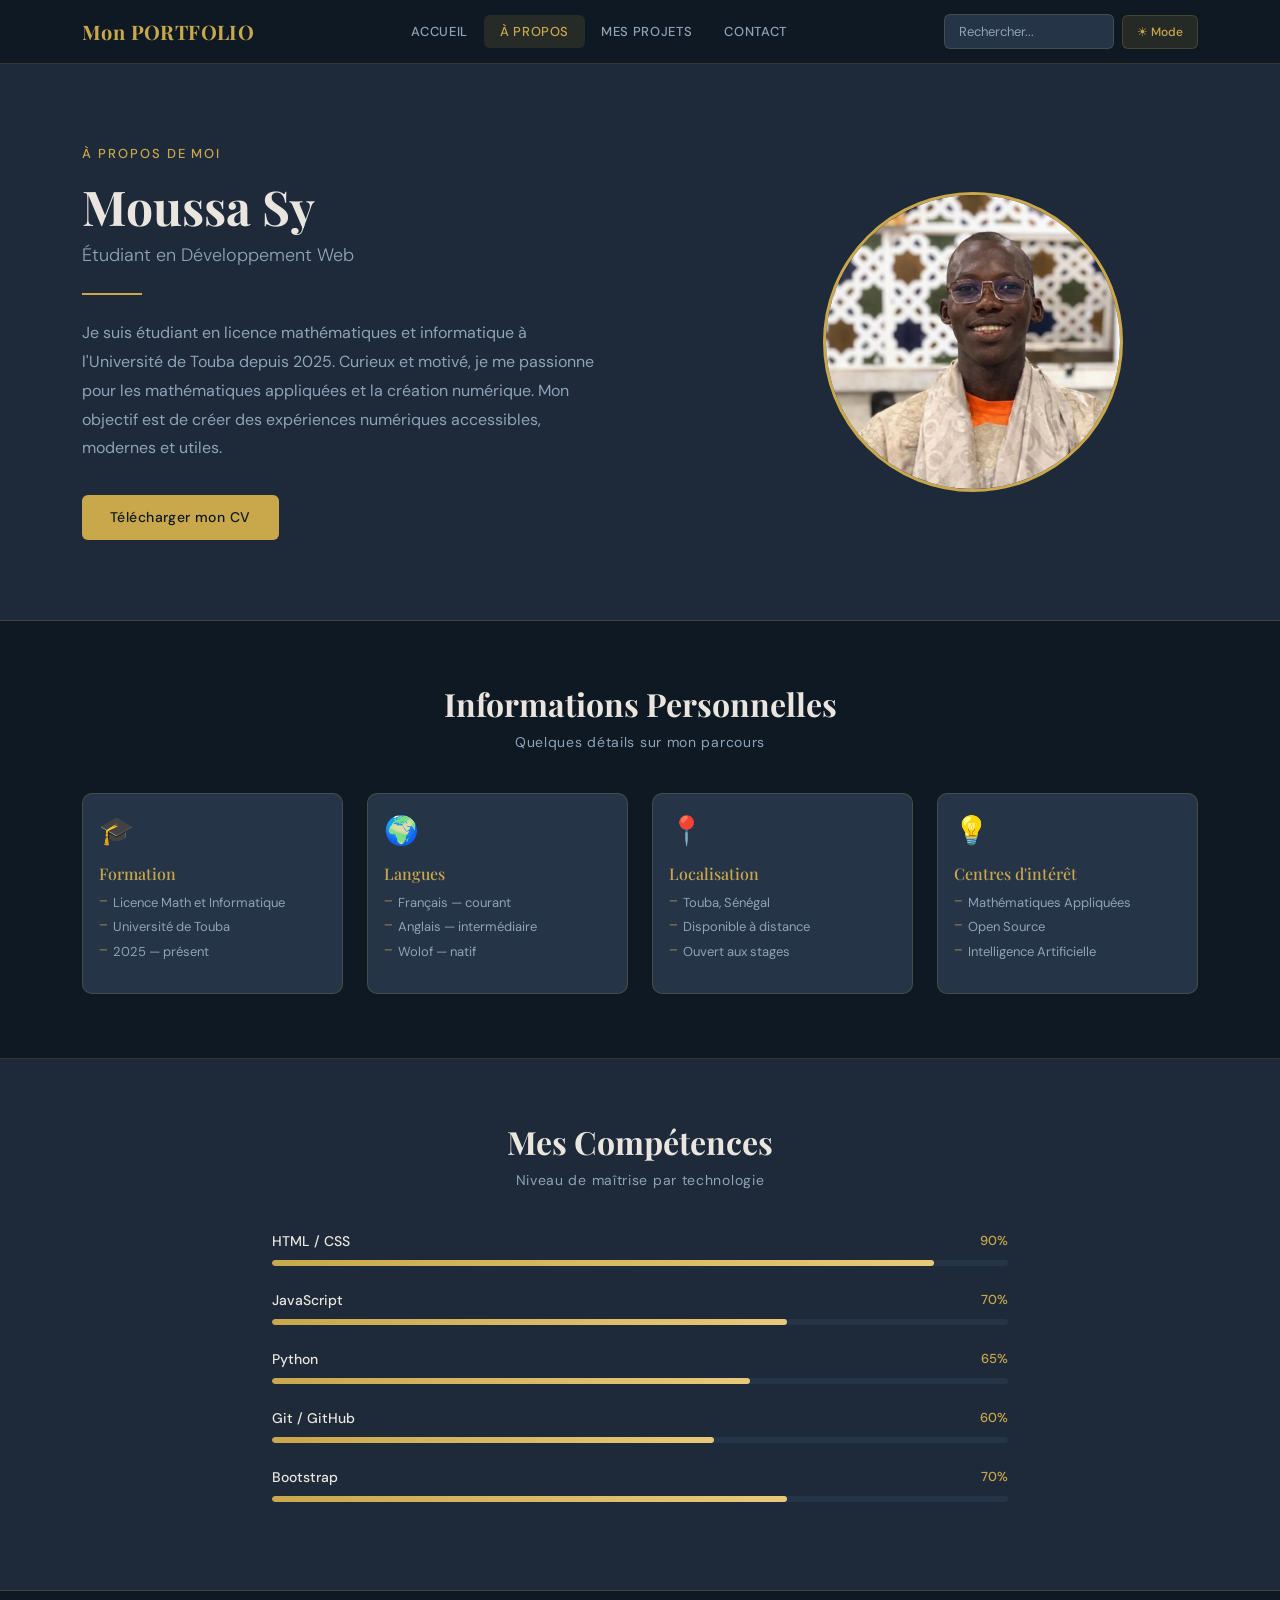
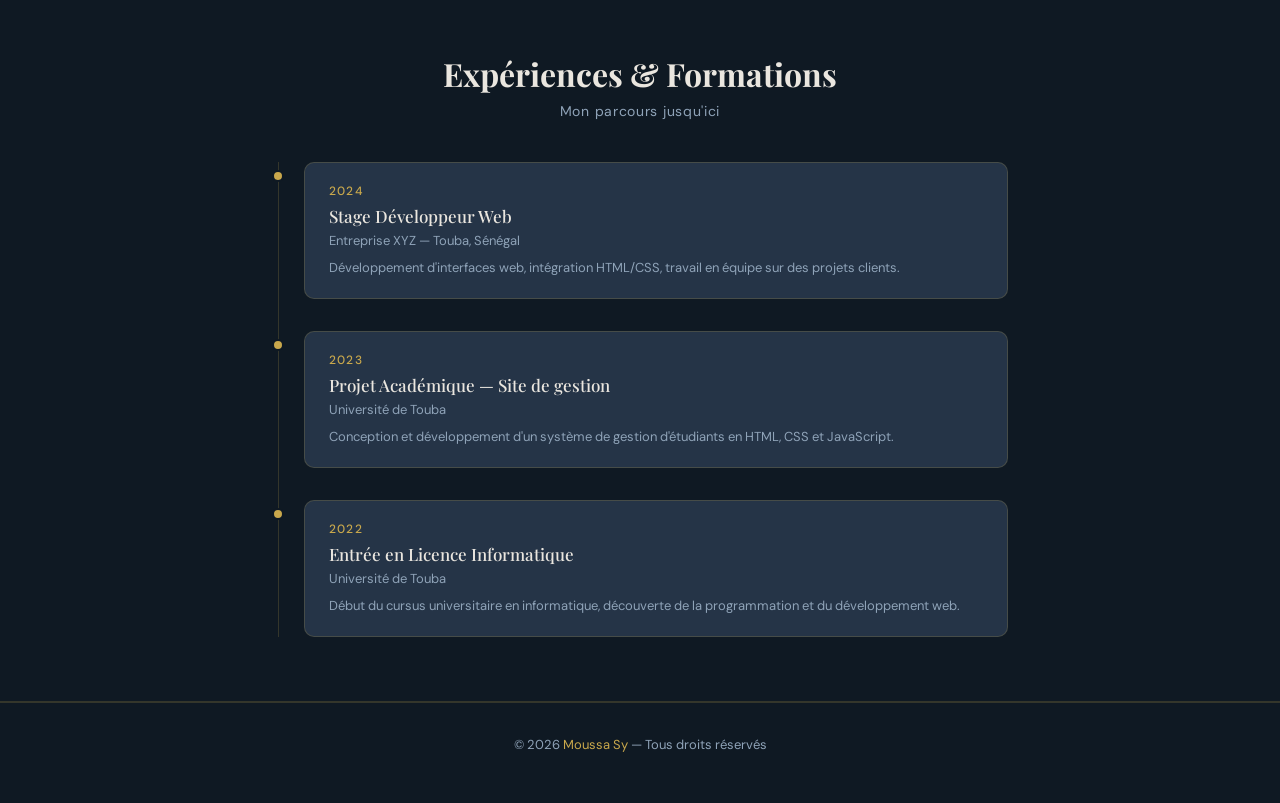
==== a propos.html @ 8ab69c42 "Add files via upload" ====
<!DOCTYPE html>
<html lang="fr">
<head>
  <meta charset="UTF-8" />
  <meta name="viewport" content="width=device-width, initial-scale=1.0"/>
  <title>À Propos — Moussa Sy</title>

  <!-- Google Fonts -->
  <link href="https://fonts.googleapis.com/css2?family=Playfair+Display:wght@400;700&family=DM+Sans:wght@300;400;500&display=swap" rel="stylesheet"/>

  <!-- Bootstrap 5 CDN -->
  <link href="https://cdn.jsdelivr.net/npm/bootstrap@5.3.0/dist/css/bootstrap.min.css" rel="stylesheet"/>

  <!-- CSS personnel -->
  <link rel="stylesheet" href="style.css"/>

</head>
<body>
    <!-- Liens --
      
</nav>
  <!-- NAVBAR — identique à index.html -->
  <header>
    <nav class="navbar navbar-expand-lg fixed-top">
      <div class="container">

        <a class="navbar-logo" href="index.html">Mon PORTFOLIO</a>

        <button class="navbar-toggler" type="button" data-bs-toggle="collapse" data-bs-target="#navMenu">
          <span class="navbar-toggler-icon"></span>
        </button>

        <div class="collapse navbar-collapse" id="navMenu">
          <ul class="navbar-nav mx-auto">
            <li class="nav-item"><a class="nav-link" href="index.html">ACCUEIL</a></li>
            <li class="nav-item"><a class="nav-link active" href="a propos.html">À PROPOS</a></li>
            <li class="nav-item"><a class="nav-link" href="projets.html">MES PROJETS</a></li>
            <li class="nav-item"><a class="nav-link" href="contact.html">CONTACT</a></li>
          </ul>
          <div class="d-flex align-items-center gap-2">
            <input type="text" class="nav-search" placeholder="Rechercher..."/>
            <button class="btn-mode" id="toggleMode">☀ Mode</button>
          </div>
        </div>

      </div>
    </nav>
  </header>

  <main>

    <!-- HERO À PROPOS  -->
    <section class="ap-hero fade-in">
      <div class="container">
        <div class="row align-items-center">

          <div class="col-lg-7">
            <p class="ap-label">À Propos de moi</p>
            <h1 class="ap-nom">Moussa Sy</h1>
            <p class="ap-titre">Étudiant en Développement Web</p>
            <div class="ap-ligne"></div>
            <p class="ap-description">
              Je suis étudiant en licence mathématiques et informatique à l'Université de Touba depuis 2025.
              Curieux et motivé, je me passionne pour les mathématiques appliquées et la création numérique.
              Mon objectif est de créer des expériences numériques accessibles, modernes et utiles.
            </p>
            <a href="CV_Moussa_Sy.pdf" class="btn-or" download>Télécharger mon CV</a>
          </div>

          <div class="col-lg-5 text-center mt-4 mt-lg-0">
     
            <img src="hero.png" alt="Photo de Moussa Sy" class="photo-cercle"/>
          </div>

        </div>
      </div>
    </section>

    <!-- INFORMATIONS PERSONNELLES -->
    <section class="infos">
      <div class="container">
        <h2 class="section-titre text-center fade-in">Informations Personnelles</h2>
        <p class="section-sous-titre text-center fade-in">Quelques détails sur mon parcours</p>
        <div class="row g-4">

          <article class="col-lg-3 col-md-6 fade-in">
            <div class="card info-carte h-100">
              <div class="card-body">
                <div class="info-icone">🎓</div>
                <h3>Formation</h3>
                <ul>
                  <li>Licence Math et Informatique</li>
                  <li>Université de Touba</li>
                  <li>2025 — présent</li>
                </ul>
              </div>
            </div>
          </article>

          <article class="col-lg-3 col-md-6 fade-in">
            <div class="card info-carte h-100">
              <div class="card-body">
                <div class="info-icone">🌍</div>
                <h3>Langues</h3>
                <ul>
                  <li>Français — courant</li>
                  <li>Anglais — intermédiaire</li>
                  <li>Wolof — natif</li>
                </ul>
              </div>
            </div>
          </article>

          <article class="col-lg-3 col-md-6 fade-in">
            <div class="card info-carte h-100">
              <div class="card-body">
                <div class="info-icone">📍</div>
                <h3>Localisation</h3>
                <ul>
                  <li>Touba, Sénégal</li>
                  <li>Disponible à distance</li>
                  <li>Ouvert aux stages</li>
                </ul>
              </div>
            </div>
          </article>

          <article class="col-lg-3 col-md-6 fade-in">
            <div class="card info-carte h-100">
              <div class="card-body">
                <div class="info-icone">💡</div>
                <h3>Centres d'intérêt</h3>
                <ul>
                  <li>Mathématiques Appliquées</li>
                  <li>Open Source</li>
                  <li>Intelligence Artificielle</li>
                </ul>
              </div>
            </div>
          </article>

        </div>
      </div>
    </section>

    <!-- COMPÉTENCES AVEC BARRES -->
    <section class="competences-barres">
      <div class="container">
        <h2 class="section-titre text-center fade-in">Mes Compétences</h2>
        <p class="section-sous-titre text-center fade-in">Niveau de maîtrise par technologie</p>
        <div class="row justify-content-center">
          <div class="col-lg-8">

            <div class="comp-item fade-in">
              <div class="comp-header">
                <span class="comp-nom">HTML / CSS</span>
                <span class="comp-pct">90%</span>
              </div>
              <div class="barre-fond">
                <div class="barre-rempli" style="width: 90%;"></div>
              </div>
            </div>

            <div class="comp-item fade-in">
              <div class="comp-header">
                <span class="comp-nom">JavaScript</span>
                <span class="comp-pct">70%</span>
              </div>
              <div class="barre-fond">
                <div class="barre-rempli" style="width: 70%;"></div>
              </div>
            </div>

            <div class="comp-item fade-in">
              <div class="comp-header">
                <span class="comp-nom">Python</span>
                <span class="comp-pct">65%</span>
              </div>
              <div class="barre-fond">
                <div class="barre-rempli" style="width: 65%;"></div>
              </div>
            </div>

           

            <div class="comp-item fade-in">
              <div class="comp-header">
                <span class="comp-nom">Git / GitHub</span>
                <span class="comp-pct">60%</span>
              </div>
              <div class="barre-fond">
                <div class="barre-rempli" style="width: 60%;"></div>
              </div>
            </div>

            <div class="comp-item fade-in">
              <div class="comp-header">
                <span class="comp-nom">Bootstrap</span>
                <span class="comp-pct">70%</span>
              </div>
              <div class="barre-fond">
                <div class="barre-rempli" style="width: 70%;"></div>
              </div>
            </div>

          </div>
        </div>
      </div>
    </section>

    <!-- TIMELINE EXPÉRIENCES  -->
    <section class="experiences">
      <div class="container">
        <h2 class="section-titre text-center fade-in">Expériences & Formations</h2>
        <p class="section-sous-titre text-center fade-in">Mon parcours jusqu'ici</p>
        <div class="row justify-content-center">
          <div class="col-lg-8">

            <div class="timeline">

              <div class="timeline-item fade-in">
                <div class="timeline-point"></div>
                <div class="timeline-contenu">
                  <span class="timeline-date">2024</span>
                  <h3>Stage Développeur Web</h3>
                  <p>Entreprise XYZ — Touba, Sénégal</p>
                  <p class="timeline-desc">Développement d'interfaces web, intégration HTML/CSS, travail en équipe sur des projets clients.</p>
                </div>
              </div>

              <div class="timeline-item fade-in">
                <div class="timeline-point"></div>
                <div class="timeline-contenu">
                  <span class="timeline-date">2023</span>
                  <h3>Projet Académique — Site de gestion</h3>
                  <p>Université de Touba</p>
                  <p class="timeline-desc">Conception et développement d'un système de gestion d'étudiants en HTML, CSS et JavaScript.</p>
                </div>
              </div>

              <div class="timeline-item fade-in">
                <div class="timeline-point"></div>
                <div class="timeline-contenu">
                  <span class="timeline-date">2022</span>
                  <h3>Entrée en Licence Informatique</h3>
                  <p>Université de Touba</p>
                  <p class="timeline-desc">Début du cursus universitaire en informatique, découverte de la programmation et du développement web.</p>
                </div>
              </div>

            </div>
          </div>
        </div>
      </div>
    </section>

  </main>

  <!-- FOOTER -->
  <footer class="site-footer">
    <div class="container text-center">
      <p>© 2026 <span class="or">Moussa Sy</span> — Tous droits réservés</p>
    </div>
  </footer>

  <!-- Bootstrap JS -->
  <script src="https://cdn.jsdelivr.net/npm/bootstrap@5.3.0/dist/js/bootstrap.bundle.min.js"></script>
  
  <!-- JS externe -->
  <script src="script.js"></script>

</body>
</html>
---- style.css ----
/* ════════════════════════════════
   VARIABLES — Thème Ardoise & Or
   ════════════════════════════════ */
:root {
  --noir:     #0F1923;
  --ardoise:  #1E2A3A;
  --ardoise2: #253447;
  --or:       #C9A84C;
  --or-clair: #E8C97A;
  --or-bg:    rgba(201, 168, 76, 0.12);
  --texte:    #EAE6DF;
  --muted:    #8FA3B8;
  --border:   rgba(201, 168, 76, 0.2);
}

/* Mode clair ( toggle JS) */
body.light-mode {
  --noir:    #F5F5F0;
  --ardoise: #FFFFFF;
  --ardoise2:#F0EFE8;
  --texte:   #1a1a1a;
  --muted:   #555555;
  --border:  rgba(201, 168, 76, 0.35);
}

/* ════════════════════════════════
   BASE
   ════════════════════════════════ */
* {
  box-sizing: border-box;
  margin: 0;
  padding: 0;
}

body {
  font-family: 'DM Sans', sans-serif;
  background: var(--ardoise);
  color: var(--texte);
  margin-top: 64px;
  transition: background 0.3s, color 0.3s;
}

/* ════════════════════════════════
           NAVBAR 
   ════════════════════════════════ */
.navbar {
  background: var(--noir) !important;
  border-bottom: 1px solid var(--border);
  height: 64px;
  padding: 0;
}

.navbar-logo {
  font-family: 'Playfair Display', serif;
  font-size: 20px;
  font-weight: 700;
  color: var(--or) !important;
  text-decoration: none;
  letter-spacing: 0.02em;
}

.nav-link {
  font-size: 13px;
  font-weight: 500;
  letter-spacing: 0.05em;
  color: var(--muted) !important;
  border-radius: 6px;
  padding: 7px 16px !important;
  transition: background 0.2s, color 0.2s;
}

.nav-link:hover,
.nav-link.active {
  background: var(--or-bg) !important;
  color: var(--or) !important;
}

.navbar-toggler {
  border-color: var(--or) !important;
}

.navbar-toggler-icon {
  filter: invert(70%) sepia(50%) saturate(400%) hue-rotate(10deg);
}

.nav-search {
  padding: 7px 14px;
  background: var(--ardoise2);
  border: 1px solid var(--border);
  border-radius: 6px;
  color: var(--texte);
  font-size: 13px;
  font-family: 'DM Sans', sans-serif;
  outline: none;
  width: 170px;
  transition: border-color 0.2s;
}

.nav-search::placeholder { color: var(--muted); }
.nav-search:focus { border-color: var(--or); }

/* Bouton mode*/
.btn-mode {
  padding: 7px 14px;
  font-size: 12px;
  font-weight: 500;
  color: var(--or);
  background: var(--or-bg);
  border: 1px solid var(--border);
  border-radius: 6px;
  cursor: pointer;
  white-space: nowrap;
  transition: background 0.2s;
}

.btn-mode:hover { background: rgba(201, 168, 76, 0.22); }

/* ── Menu mobile : fond visible ── */
@media (max-width: 991px) {
  .navbar-collapse {
    background: var(--noir);
    border-top: 1px solid var(--border);
    border-bottom: 1px solid var(--border);
    padding: 1rem 1.2rem;
    position: absolute;
    top: 64px;
    left: 0;
    right: 0;
    z-index: 999;
  }
  .navbar-nav { margin-bottom: 1rem; }
  .nav-link { padding: 10px 12px !important; border-radius: 6px; }
  .nav-search { width: 100%; margin-bottom: 8px; }
  .d-flex.align-items-center { flex-direction: column; align-items: stretch !important; gap: 8px; }
  .btn-mode { width: 100%; text-align: center; }
}

/* ════════════════════════════════
   SECTIONS 
   ════════════════════════════════ */
.section-titre {
  font-family: 'Playfair Display', serif;
  font-size: 32px;
  font-weight: 700;
  color: var(--texte);
  margin-bottom: 8px;
}

.section-sous-titre {
  font-size: 14px;
  color: var(--muted);
  margin-bottom: 2.5rem;
  letter-spacing: 0.05em;
}

/* ════════════════════════════════
             HERO 
   ════════════════════════════════ */
.hero {
  padding: 5rem 0;
  background: var(--ardoise);
  border-bottom: 1px solid var(--border);
  min-height: calc(100vh - 64px);
  display: flex;
  align-items: center;
}

.hero-salut {
  font-size: 13px;
  font-weight: 500;
  letter-spacing: 0.15em;
  color: var(--or);
  text-transform: uppercase;
  margin-bottom: 16px;
}

.hero-nom {
  font-family: 'Playfair Display', serif;
  font-size: 52px;
  font-weight: 700;
  color: var(--texte);
  line-height: 1.1;
  letter-spacing: -0.01em;
  margin-bottom: 12px;
}

.hero-titre {
  font-size: 18px;
  font-weight: 300;
  color: var(--muted);
  margin-bottom: 24px;
}

.hero-ligne {
  width: 60px;
  height: 2px;
  background: var(--or);
  margin-bottom: 24px;
}

.hero-description {
  font-size: 16px;
  color: var(--muted);
  line-height: 1.7;
  max-width: 480px;
  margin-bottom: 2.5rem;
}

.hero-boutons {
  display: flex;
  gap: 12px;
  flex-wrap: wrap;
  margin-bottom: 2rem;
}

.hero-reseaux {
  display: flex;
  gap: 20px;
}

.hero-reseaux a {
  font-size: 13px;
  font-weight: 500;
  color: var(--muted);
  text-decoration: none;
  letter-spacing: 0.05em;
  text-transform: uppercase;
  transition: color 0.2s;
}

.hero-reseaux a:hover { color: var(--or); }

/* Photo cercle  */
.photo-cercle {
  width: 300px;
  height: 300px;
  border-radius: 50%;
  border: 3px solid var(--or);
  object-fit: cover;
  background: var(--ardoise2);
}

/* ════════════════════════════════
   BOUTONS 
   ════════════════════════════════ */
.btn-or {
  display: inline-block;
  padding: 12px 28px;
  font-size: 14px;
  font-weight: 500;
  font-family: 'DM Sans', sans-serif;
  color: var(--noir);
  background: var(--or);
  border: none;
  border-radius: 6px;
  cursor: pointer;
  text-decoration: none;
  letter-spacing: 0.03em;
  transition: background 0.2s;
}

.btn-or:hover { background: var(--or-clair); color: var(--noir); }

.btn-contour {
  display: inline-block;
  padding: 12px 28px;
  font-size: 14px;
  font-weight: 500;
  font-family: 'DM Sans', sans-serif;
  color: var(--or);
  background: transparent;
  border: 1px solid var(--or);
  border-radius: 6px;
  cursor: pointer;
  text-decoration: none;
  letter-spacing: 0.03em;
  transition: background 0.2s;
}

.btn-contour:hover { background: var(--or-bg); color: var(--or); }

/* ════════════════════════════════
   COMPÉTENCES 
   ════════════════════════════════ */
.competences {
  padding: 4rem 0;
  background: var(--noir);
  border-bottom: 1px solid var(--border);
}

.competences-liste {
  display: flex;
  justify-content: center;
  flex-wrap: wrap; 
  gap: 12px;
}

.badge-comp {
  padding: 8px 22px;
  background: var(--or-bg);
  color: var(--or);
  border: 1px solid var(--border);
  border-radius: 999px;
  font-size: 13px;
  font-weight: 500;
  letter-spacing: 0.05em;
  transition: background 0.2s;
}

.badge-comp:hover { background: rgba(201, 168, 76, 0.22); }

/* ════════════════════════════════
   PROJETS
   ════════════════════════════════ */
.projets {
  padding: 4rem 0;
  background: var(--ardoise);
  border-bottom: 1px solid var(--border);
}

.projet-carte {
  background: var(--ardoise2) !important;
  border: 1px solid var(--border) !important;
  border-radius: 10px !important;
  transition: border-color 0.2s, transform 0.2s;
}

.projet-carte:hover {
  border-color: var(--or) !important;
  transform: translateY(-4px);
}

.projet-image {
  width: 100%;
  height: 160px;
  background: var(--or-bg);
  display: flex;
  align-items: center;
  justify-content: center;
  font-size: 50px;
  border-bottom: 1px solid var(--border);
  border-radius: 10px 10px 0 0;
}

.projet-info { padding: 1.2rem; }

.projet-carte .card-title {
  font-family: 'Playfair Display', serif;
  font-size: 17px;
  font-weight: 700;
  color: var(--texte);
  margin-bottom: 8px;
  margin-top: 8px;
}

.projet-carte .card-text {
  font-size: 13px;
  color: var(--muted);
  margin-bottom: 14px;
  line-height: 1.5;
}

/* Tags  */
.projet-tags {
  display: flex;
  flex-wrap: wrap;
  gap: 4px;
  margin-bottom: 8px;
}

.badge-tag {
  padding: 3px 10px;
  background: var(--or-bg);
  color: var(--or);
  border-radius: 4px;
  font-size: 11px;
  font-weight: 500;
}

.projet-liens {
  display: flex;
  gap: 8px;
  flex-wrap: wrap;
}

.projet-liens .btn-or,
.projet-liens .btn-contour {
  padding: 7px 16px;
  font-size: 12px;
}

/* ════════════════════════════════
   FOOTER 
   ════════════════════════════════ */
.site-footer {
  padding: 2rem 0;
  background: var(--noir);
  font-size: 13px;
  color: var(--muted);
  border-top: 1px solid var(--border);
}

.or { color: var(--or); }

/* ════════════════════════════════
   ANIMATION SCROLL 
   ════════════════════════════════ */
.fade-in {
  opacity: 0;
  transform: translateY(24px);
  transition: opacity 0.6s ease, transform 0.6s ease;
}

.fade-in.visible {
  opacity: 1;
  transform: translateY(0);
}

/* ════════════════════════════════
   RESPONSIVE
   ════════════════════════════════ */
@media (max-width: 768px) {
  .hero-nom  { font-size: 36px; }
  .hero      { min-height: auto; padding: 3rem 0; }
  .photo-cercle { width: 200px; height: 200px; margin-top: 2rem; }
  .hero-boutons { flex-direction: column; }
  .section-titre { font-size: 24px; }
}

@media (max-width: 375px) {
  .hero-nom  { font-size: 26px; }
  .nav-search { display: none; }
}



/* ════════════════════════════════
   about.css — Page À Propos
   Thème Ardoise & Or 
   ════════════════════════════════ */

/* ── HERO À PROPOS ── */
.ap-hero {
  padding: 5rem 0;
  background: var(--ardoise);
  border-bottom: 1px solid var(--border);
}

.ap-label {
  font-size: 13px;
  font-weight: 500;
  letter-spacing: 0.15em;
  color: var(--or);
  text-transform: uppercase;
  margin-bottom: 16px;
}

.ap-nom {
  font-family: 'Playfair Display', serif;
  font-size: 48px;
  font-weight: 700;
  color: var(--texte);
  line-height: 1.1;
  margin-bottom: 10px;
}

.ap-titre {
  font-size: 18px;
  font-weight: 300;
  color: var(--muted);
  margin-bottom: 24px;
}

.ap-ligne {
  width: 60px;
  height: 2px;
  background: var(--or);
  margin-bottom: 24px;
}

.ap-description {
  font-size: 16px;
  color: var(--muted);
  line-height: 1.8;
  max-width: 520px;
  margin-bottom: 2rem;
}

/* ── INFORMATIONS PERSONNELLES ── */
.infos {
  padding: 4rem 0;
  background: var(--noir);
  border-bottom: 1px solid var(--border);
}

.info-carte {
  background: var(--ardoise2) !important;
  border: 1px solid var(--border) !important;
  border-radius: 10px !important;
  transition: border-color 0.2s, transform 0.2s;
}

.info-carte:hover {
  border-color: var(--or) !important;
  transform: translateY(-3px);
}

.info-icone {
  font-size: 28px;
  margin-bottom: 12px;
}

.info-carte h3 {
  font-family: 'Playfair Display', serif;
  font-size: 16px;
  color: var(--or);
  margin-bottom: 10px;
}

.info-carte ul {
  list-style: none;
  padding: 0;
}

.info-carte ul li {
  font-size: 13px;
  color: var(--muted);
  margin-bottom: 5px;
  padding-left: 14px;
  position: relative;
}

.info-carte ul li::before {
  content: '—';
  position: absolute;
  left: 0;
  color: var(--or);
  font-size: 10px;
}

/* ── COMPÉTENCES AVEC BARRES ── */
.competences-barres {
  padding: 4rem 0;
  background: var(--ardoise);
  border-bottom: 1px solid var(--border);
}

.comp-item {
  margin-bottom: 1.5rem;
}

.comp-header {
  display: flex;
  justify-content: space-between;
  margin-bottom: 8px;
}

.comp-nom {
  font-size: 14px;
  font-weight: 500;
  color: var(--texte);
}

.comp-pct {
  font-size: 13px;
  font-weight: 500;
  color: var(--or);
}

.barre-fond {
  width: 100%;
  height: 6px;
  background: var(--ardoise2);
  border-radius: 999px;
  overflow: hidden;
}

.barre-rempli {
  height: 100%;
  background: linear-gradient(90deg, var(--or), var(--or-clair));
  border-radius: 999px;
}

/* ── TIMELINE EXPÉRIENCES ── */
.experiences {
  padding: 4rem 0;
  background: var(--noir);
  border-bottom: 1px solid var(--border);
}

.timeline {
  position: relative;
  padding-left: 2rem;
}

.timeline::before {
  content: '';
  position: absolute;
  left: 6px;
  top: 0;
  bottom: 0;
  width: 1px;
  background: var(--border);
}

.timeline-item {
  position: relative;
  margin-bottom: 2rem;
}

.timeline-item:last-child { margin-bottom: 0; }

.timeline-point {
  position: absolute;
  left: -2rem;
  top: 8px;
  width: 12px;
  height: 12px;
  border-radius: 50%;
  background: var(--or);
  border: 2px solid var(--noir);
}

.timeline-contenu {
  background: var(--ardoise2);
  border: 1px solid var(--border);
  border-radius: 10px;
  padding: 1.2rem 1.5rem;
  transition: border-color 0.2s;
}

.timeline-contenu:hover { border-color: var(--or); }

.timeline-date {
  font-size: 12px;
  font-weight: 500;
  color: var(--or);
  letter-spacing: 0.1em;
  text-transform: uppercase;
  display: block;
  margin-bottom: 6px;
}

.timeline-contenu h3 {
  font-family: 'Playfair Display', serif;
  font-size: 17px;
  color: var(--texte);
  margin-bottom: 4px;
}

.timeline-contenu p {
  font-size: 13px;
  color: var(--muted);
  margin: 0;
}

.timeline-desc {
  margin-top: 8px !important;
  line-height: 1.6;
}

/* ── RESPONSIVE ── */
@media (max-width: 768px) {
  .ap-nom { font-size: 34px; }
  .ap-hero { padding: 3rem 0; }
}




/* ════════════════════════════════
   VARIABLES — Thème Ardoise & Or
   
   ════════════════════════════════ */
:root {
  --noir:     #0F1923;
  --ardoise:  #1E2A3A;
  --ardoise2: #253447;
  --or:       #C9A84C;
  --or-clair: #E8C97A;
  --or-bg:    rgba(201, 168, 76, 0.12);
  --texte:    #EAE6DF;
  --muted:    #8FA3B8;
  --border:   rgba(201, 168, 76, 0.2);
}

/* Mode clair ( toggle JS) */
body.light-mode {
  --noir:    #F5F5F0;
  --ardoise: #FFFFFF;
  --ardoise2:#F0EFE8;
  --texte:   #1a1a1a;
  --muted:   #555555;
  --border:  rgba(201, 168, 76, 0.35);
}

/* ════════════════════════════════
   BASE
   ════════════════════════════════ */
* {
  box-sizing: border-box;
  margin: 0;
  padding: 0;
}

body {
  font-family: 'DM Sans', sans-serif;
  background: var(--ardoise);
  color: var(--texte);
  margin-top: 64px;
  transition: background 0.3s, color 0.3s;
}

/* ════════════════════════════════
   NAVBAR 
   ════════════════════════════════ */
.navbar {
  background: var(--noir) !important;
  border-bottom: 1px solid var(--border);
  height: 64px;
  padding: 0;
}

.navbar-logo {
  font-family: 'Playfair Display', serif;
  font-size: 20px;
  font-weight: 700;
  color: var(--or) !important;
  text-decoration: none;
  letter-spacing: 0.02em;
}

.nav-link {
  font-size: 13px;
  font-weight: 500;
  letter-spacing: 0.05em;
  color: var(--muted) !important;
  border-radius: 6px;
  padding: 7px 16px !important;
  transition: background 0.2s, color 0.2s;
}

.nav-link:hover,
.nav-link.active {
  background: var(--or-bg) !important;
  color: var(--or) !important;
}

.navbar-toggler {
  border-color: var(--or) !important;
}

.navbar-toggler-icon {
  filter: invert(70%) sepia(50%) saturate(400%) hue-rotate(10deg);
}

.nav-search {
  padding: 7px 14px;
  background: var(--ardoise2);
  border: 1px solid var(--border);
  border-radius: 6px;
  color: var(--texte);
  font-size: 13px;
  font-family: 'DM Sans', sans-serif;
  outline: none;
  width: 170px;
  transition: border-color 0.2s;
}

.nav-search::placeholder { color: var(--muted); }
.nav-search:focus { border-color: var(--or); }

/* Bouton mode */
.btn-mode {
  padding: 7px 14px;
  font-size: 12px;
  font-weight: 500;
  color: var(--or);
  background: var(--or-bg);
  border: 1px solid var(--border);
  border-radius: 6px;
  cursor: pointer;
  white-space: nowrap;
  transition: background 0.2s;
}

.btn-mode:hover { background: rgba(201, 168, 76, 0.22); }

/* ════════════════════════════════
   SECTIONS 
   ════════════════════════════════ */
.section-titre {
  font-family: 'Playfair Display', serif;
  font-size: 32px;
  font-weight: 700;
  color: var(--texte);
  margin-bottom: 8px;
}

.section-sous-titre {
  font-size: 14px;
  color: var(--muted);
  margin-bottom: 2.5rem;
  letter-spacing: 0.05em;
}

/* ════════════════════════════════
   HERO 
   ════════════════════════════════ */
.hero {
  padding: 5rem 0;
  background: var(--ardoise);
  border-bottom: 1px solid var(--border);
  min-height: calc(100vh - 64px);
  display: flex;
  align-items: center;
}

.hero-salut {
  font-size: 13px;
  font-weight: 500;
  letter-spacing: 0.15em;
  color: var(--or);
  text-transform: uppercase;
  margin-bottom: 16px;
}

.hero-nom {
  font-family: 'Playfair Display', serif;
  font-size: 52px;
  font-weight: 700;
  color: var(--texte);
  line-height: 1.1;
  letter-spacing: -0.01em;
  margin-bottom: 12px;
}

.hero-titre {
  font-size: 18px;
  font-weight: 300;
  color: var(--muted);
  margin-bottom: 24px;
}

.hero-ligne {
  width: 60px;
  height: 2px;
  background: var(--or);
  margin-bottom: 24px;
}

.hero-description {
  font-size: 16px;
  color: var(--muted);
  line-height: 1.7;
  max-width: 480px;
  margin-bottom: 2.5rem;
}

.hero-boutons {
  display: flex;
  gap: 12px;
  flex-wrap: wrap;
  margin-bottom: 2rem;
}

.hero-reseaux {
  display: flex;
  gap: 20px;
}

.hero-reseaux a {
  font-size: 13px;
  font-weight: 500;
  color: var(--muted);
  text-decoration: none;
  letter-spacing: 0.05em;
  text-transform: uppercase;
  transition: color 0.2s;
}

.hero-reseaux a:hover { color: var(--or); }

/* Photo cercle */
.photo-cercle {
  width: 300px;
  height: 300px;
  border-radius: 50%;
  border: 3px solid var(--or);
  object-fit: cover;
  background: var(--ardoise2);
}

/* ════════════════════════════════
   BOUTONS
   ════════════════════════════════ */
.btn-or {
  display: inline-block;
  padding: 12px 28px;
  font-size: 14px;
  font-weight: 500;
  font-family: 'DM Sans', sans-serif;
  color: var(--noir);
  background: var(--or);
  border: none;
  border-radius: 6px;
  cursor: pointer;
  text-decoration: none;
  letter-spacing: 0.03em;
  transition: background 0.2s;
}

.btn-or:hover { background: var(--or-clair); color: var(--noir); }

.btn-contour {
  display: inline-block;
  padding: 12px 28px;
  font-size: 14px;
  font-weight: 500;
  font-family: 'DM Sans', sans-serif;
  color: var(--or);
  background: transparent;
  border: 1px solid var(--or);
  border-radius: 6px;
  cursor: pointer;
  text-decoration: none;
  letter-spacing: 0.03em;
  transition: background 0.2s;
}

.btn-contour:hover { background: var(--or-bg); color: var(--or); }

/* ════════════════════════════════
   COMPÉTENCES 
   ════════════════════════════════ */
.competences {
  padding: 4rem 0;
  background: var(--noir);
  border-bottom: 1px solid var(--border);
}

.competences-liste {
  display: flex;
  justify-content: center;
  flex-wrap: wrap;
  gap: 12px;
}

.badge-comp {
  padding: 8px 22px;
  background: var(--or-bg);
  color: var(--or);
  border: 1px solid var(--border);
  border-radius: 999px;
  font-size: 13px;
  font-weight: 500;
  letter-spacing: 0.05em;
  transition: background 0.2s;
}

.badge-comp:hover { background: rgba(201, 168, 76, 0.22); }

/* ════════════════════════════════
   PROJETS 
   ════════════════════════════════ */
.projets {
  padding: 4rem 0;
  background: var(--ardoise);
  border-bottom: 1px solid var(--border);
}

.projet-carte {
  background: var(--ardoise2) !important;
  border: 1px solid var(--border) !important;
  border-radius: 10px !important;
  transition: border-color 0.2s, transform 0.2s;
}

.projet-carte:hover {
  border-color: var(--or) !important;
  transform: translateY(-4px);
}

.projet-image {
  width: 100%;
  height: 160px;
  background: var(--or-bg);
  display: flex;
  align-items: center;
  justify-content: center;
  font-size: 50px;
  border-bottom: 1px solid var(--border);
  border-radius: 10px 10px 0 0;
}

.projet-info { padding: 1.2rem; }

.projet-carte .card-title {
  font-family: 'Playfair Display', serif;
  font-size: 17px;
  font-weight: 700;
  color: var(--texte);
  margin-bottom: 8px;
  margin-top: 8px;
}

.projet-carte .card-text {
  font-size: 13px;
  color: var(--muted);
  margin-bottom: 14px;
  line-height: 1.5;
}

/* Tags */
.projet-tags {
  display: flex;
  flex-wrap: wrap;
  gap: 4px;
  margin-bottom: 8px;
}

.badge-tag {
  padding: 3px 10px;
  background: var(--or-bg);
  color: var(--or);
  border-radius: 4px;
  font-size: 11px;
  font-weight: 500;
}

.projet-liens {
  display: flex;
  gap: 8px;
  flex-wrap: wrap;
}

.projet-liens .btn-or,
.projet-liens .btn-contour {
  padding: 7px 16px;
  font-size: 12px;
}

/* ════════════════════════════════
   FOOTER 
   ════════════════════════════════ */
.site-footer {
  padding: 2rem 0;
  background: var(--noir);
  font-size: 13px;
  color: var(--muted);
  border-top: 1px solid var(--border);
}

.or { color: var(--or); }

/* ════════════════════════════════
   ANIMATION SCROLL 
   ════════════════════════════════ */
.fade-in { 
  opacity: 0;
  transform: translateY(24px);
  transition: opacity 0.6s ease, transform 0.6s ease;
}

.fade-in.visible {
  opacity: 1;
  transform: translateY(0);
}

/* ════════════════════════════════
   RESPONSIVE
   ════════════════════════════════ */
@media (max-width: 768px) {
  .hero-nom  { font-size: 36px; }
  .hero      { min-height: auto; padding: 3rem 0; }
  .photo-cercle { width: 200px; height: 200px; margin-top: 2rem; }
  .hero-boutons { flex-direction: column; }
  .section-titre { font-size: 24px; }
}

@media (max-width: 375px) {
  .hero-nom  { font-size: 26px; }
  .nav-search { display: none; }
}

/* ════════════════════════════════
   PAGE PROJETS
   ════════════════════════════════ */

/* Hero projets */
.projets-hero {
  padding: 5rem 0 3rem;
  background: var(--ardoise);
  border-bottom: 1px solid var(--border);
}

.ap-label {
  font-size: 13px;
  font-weight: 500;
  letter-spacing: 0.15em;
  color: var(--or);
  text-transform: uppercase;
  margin-bottom: 16px;
}

.ap-description {
  font-size: 16px;
  color: var(--muted);
  line-height: 1.8;
  max-width: 520px;
  margin-bottom: 2rem;
}

/* Filtres */
.filtres-wrapper {
  display: flex;
  justify-content: center;
  flex-wrap: wrap;
  gap: 8px;
  margin-top: 1.5rem;
}

.filtre {
  padding: 8px 22px;
  font-size: 13px;
  font-weight: 500;
  font-family: 'DM Sans', sans-serif;
  color: var(--muted);
  background: transparent;
  border: 1px solid var(--border);
  border-radius: 999px;
  cursor: pointer;
  transition: all 0.2s;
  letter-spacing: 0.03em;
}

.filtre:hover {
  border-color: var(--or);
  color: var(--or);
}

.filtre.active {
  background: var(--or);
  color: var(--noir);
  border-color: var(--or);
  font-weight: 600;
}

/* Liste projets */
.projets-liste {
  padding: 3rem 0 4rem;
  background: var(--ardoise);
}

/* ════════════════════════════════
   PAGE À PROPOS
   ════════════════════════════════ */
.ap-hero {
  padding: 5rem 0;
  background: var(--ardoise);
  border-bottom: 1px solid var(--border);
}

.ap-nom {
  font-family: 'Playfair Display', serif;
  font-size: 48px;
  font-weight: 700;
  color: var(--texte);
  line-height: 1.1;
  margin-bottom: 10px;
}

.ap-titre {
  font-size: 18px;
  font-weight: 300;
  color: var(--muted);
  margin-bottom: 24px;
}

.ap-ligne {
  width: 60px;
  height: 2px;
  background: var(--or);
  margin-bottom: 24px;
}

/* Infos personnelles */
.infos {
  padding: 4rem 0;
  background: var(--noir);
  border-bottom: 1px solid var(--border);
}

.info-carte {
  background: var(--ardoise2) !important;
  border: 1px solid var(--border) !important;
  border-radius: 10px !important;
  transition: border-color 0.2s, transform 0.2s;
}

.info-carte:hover {
  border-color: var(--or) !important;
  transform: translateY(-3px);
}

.info-icone { font-size: 28px; margin-bottom: 12px; }

.info-carte h3 {
  font-family: 'Playfair Display', serif;
  font-size: 16px;
  color: var(--or);
  margin-bottom: 10px;
}

.info-carte ul { list-style: none; padding: 0; }

.info-carte ul li {
  font-size: 13px;
  color: var(--muted);
  margin-bottom: 5px;
  padding-left: 14px;
  position: relative;
}

.info-carte ul li::before {
  content: '—';
  position: absolute;
  left: 0;
  color: var(--or);
  font-size: 10px;
}

/* Barres compétences */
.competences-barres {
  padding: 4rem 0;
  background: var(--ardoise);
  border-bottom: 1px solid var(--border);
}

.comp-item { margin-bottom: 1.5rem; }

.comp-header {
  display: flex;
  justify-content: space-between;
  margin-bottom: 8px;
}

.comp-nom { font-size: 14px; font-weight: 500; color: var(--texte); }
.comp-pct { font-size: 13px; font-weight: 500; color: var(--or); }

.barre-fond {
  width: 100%;
  height: 6px;
  background: var(--ardoise2);
  border-radius: 999px;
  overflow: hidden;
}

.barre-rempli {
  height: 100%;
  background: linear-gradient(90deg, var(--or), var(--or-clair));
  border-radius: 999px;
}

/* Timeline */
.experiences {
  padding: 4rem 0;
  background: var(--noir);
  border-bottom: 1px solid var(--border);
}

.timeline {
  position: relative;
  padding-left: 2rem;
}

.timeline::before {
  content: '';
  position: absolute;
  left: 6px; top: 0; bottom: 0;
  width: 1px;
  background: var(--border);
}

.timeline-item {
  position: relative;
  margin-bottom: 2rem;
}

.timeline-item:last-child { margin-bottom: 0; }

.timeline-point {
  position: absolute;
  left: -2rem;
  top: 8px;
  width: 12px;
  height: 12px;
  border-radius: 50%;
  background: var(--or);
  border: 2px solid var(--noir);
}

.timeline-contenu {
  background: var(--ardoise2);
  border: 1px solid var(--border);
  border-radius: 10px;
  padding: 1.2rem 1.5rem;
  transition: border-color 0.2s;
}

.timeline-contenu:hover { border-color: var(--or); }

.timeline-date {
  font-size: 12px;
  font-weight: 500;
  color: var(--or);
  letter-spacing: 0.1em;
  text-transform: uppercase;
  display: block;
  margin-bottom: 6px;
}

.timeline-contenu h3 {
  font-family: 'Playfair Display', serif;
  font-size: 17px;
  color: var(--texte);
  margin-bottom: 4px;
}

.timeline-contenu p { font-size: 13px; color: var(--muted); margin: 0; }
.timeline-desc { margin-top: 8px !important; line-height: 1.6; }

@media (max-width: 768px) {
  .ap-nom { font-size: 34px; }
  .ap-hero { padding: 3rem 0; }
  .projets-hero { padding: 3rem 0 2rem; }
}
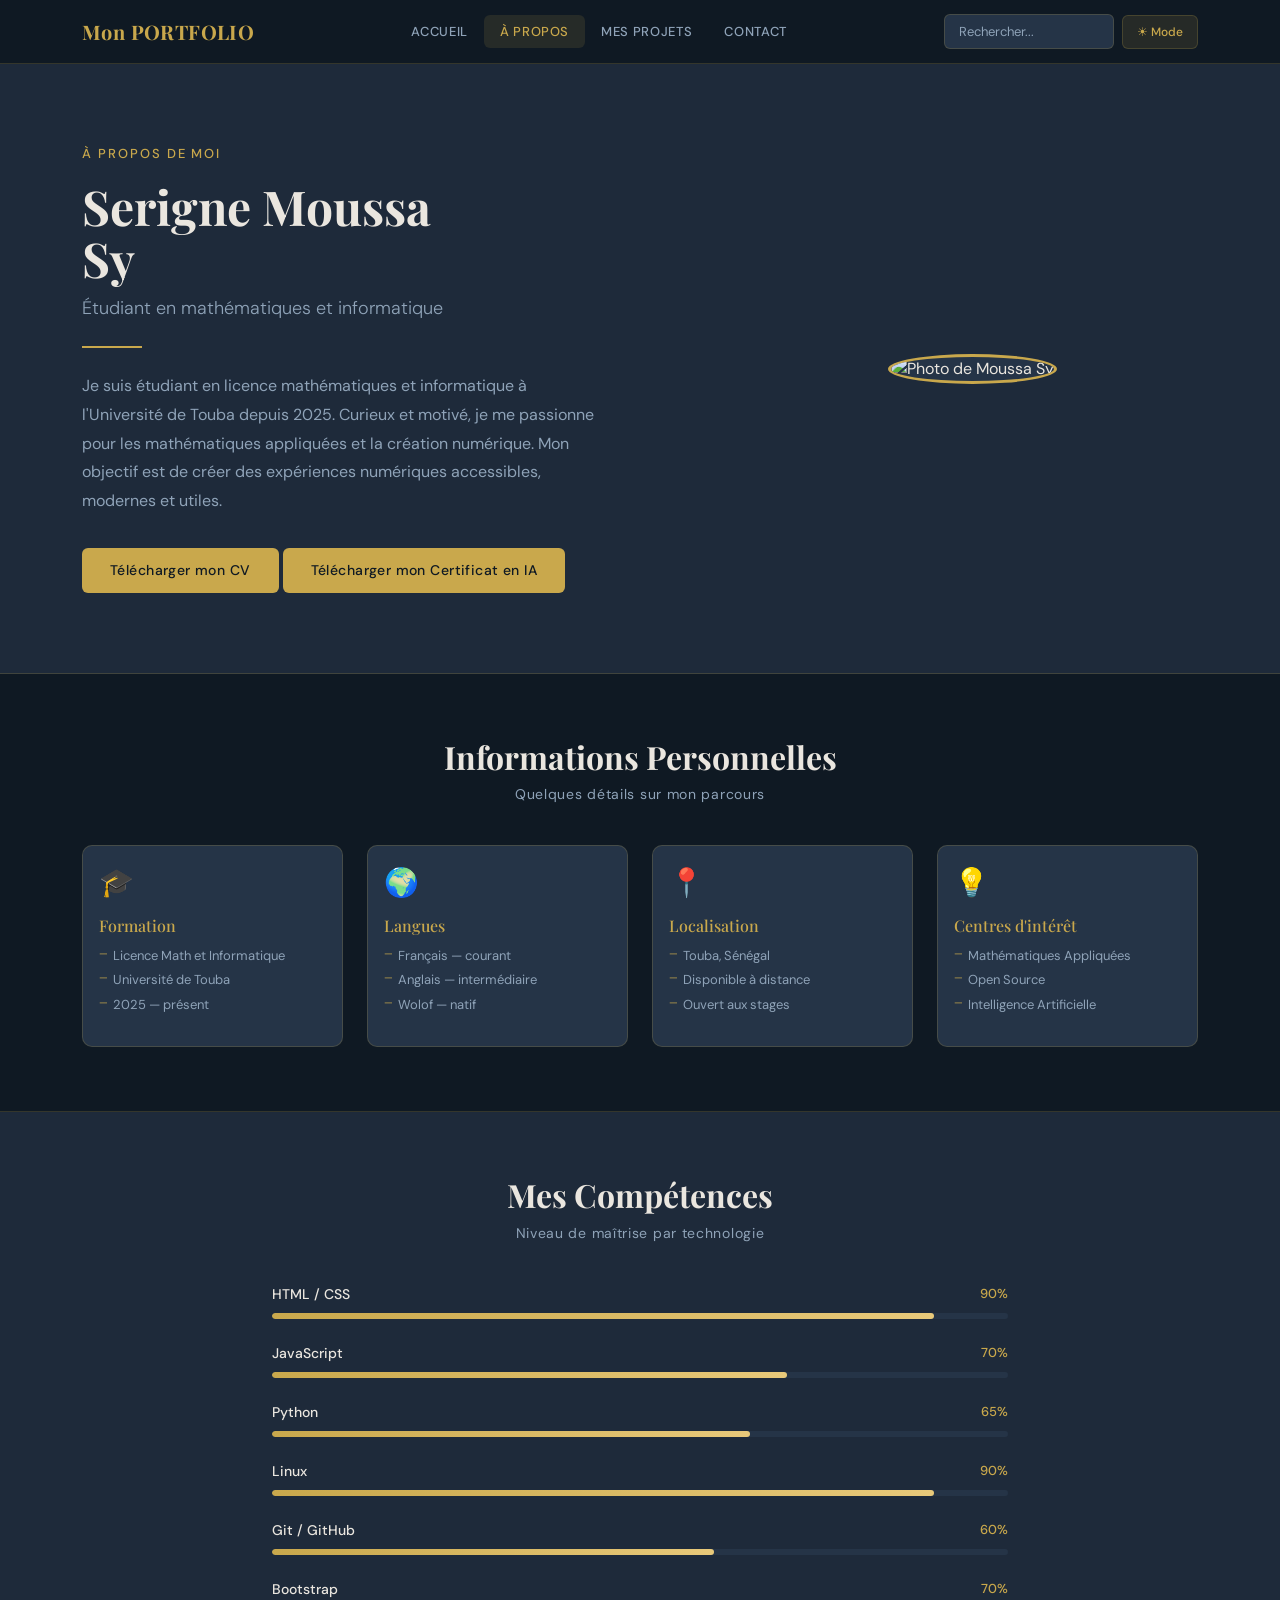
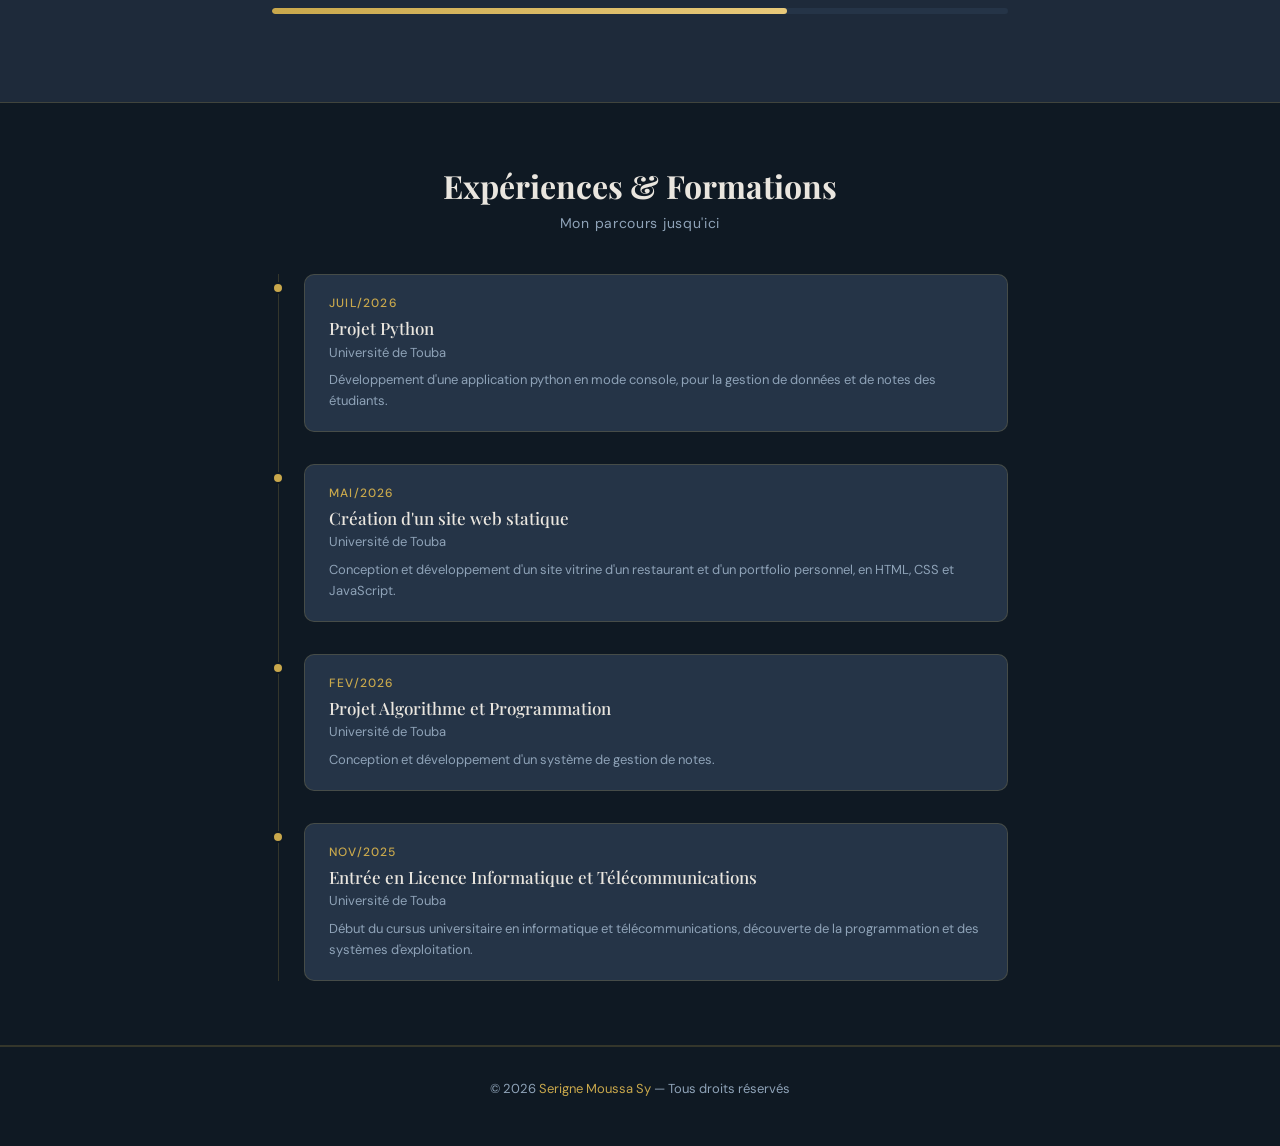
==== commit 04f8607f: "Add files via upload" ====
--- a/a propos.html
+++ b/a propos.html
@@ -56,15 +56,17 @@
 
           <div class="col-lg-7">
             <p class="ap-label">À Propos de moi</p>
-            <h1 class="ap-nom">Moussa Sy</h1>
-            <p class="ap-titre">Étudiant en Développement Web</p>
+            <h1 class="ap-nom">Serigne Moussa<br>Sy</h1>
+            <p class="ap-titre">Étudiant en mathématiques et informatique</p>
             <div class="ap-ligne"></div>
             <p class="ap-description">
               Je suis étudiant en licence mathématiques et informatique à l'Université de Touba depuis 2025.
               Curieux et motivé, je me passionne pour les mathématiques appliquées et la création numérique.
               Mon objectif est de créer des expériences numériques accessibles, modernes et utiles.
             </p>
-            <a href="CV_Moussa_Sy.pdf" class="btn-or" download>Télécharger mon CV</a>
+            <a href="CV.pdf" class="btn-or" download>Télécharger mon CV</a>
+            <a href="Certificat.pdf" class="btn-or" download>Télécharger mon Certificat en IA</a>
+
           </div>
 
           <div class="col-lg-5 text-center mt-4 mt-lg-0">
@@ -181,7 +183,15 @@
               </div>
             </div>
 
-           
+            <div class="comp-item fade-in">
+              <div class="comp-header">
+                <span class="comp-nom">Linux</span>
+                <span class="comp-pct">90%</span>
+              </div>
+              <div class="barre-fond">
+                <div class="barre-rempli" style="width: 90%;"></div>
+              </div>
+            </div>
 
             <div class="comp-item fade-in">
               <div class="comp-header">
@@ -221,30 +231,40 @@
               <div class="timeline-item fade-in">
                 <div class="timeline-point"></div>
                 <div class="timeline-contenu">
-                  <span class="timeline-date">2024</span>
-                  <h3>Stage Développeur Web</h3>
-                  <p>Entreprise XYZ — Touba, Sénégal</p>
-                  <p class="timeline-desc">Développement d'interfaces web, intégration HTML/CSS, travail en équipe sur des projets clients.</p>
-                </div>
-              </div>
-
-              <div class="timeline-item fade-in">
-                <div class="timeline-point"></div>
-                <div class="timeline-contenu">
-                  <span class="timeline-date">2023</span>
-                  <h3>Projet Académique — Site de gestion</h3>
-                  <p>Université de Touba</p>
-                  <p class="timeline-desc">Conception et développement d'un système de gestion d'étudiants en HTML, CSS et JavaScript.</p>
-                </div>
-              </div>
-
-              <div class="timeline-item fade-in">
-                <div class="timeline-point"></div>
-                <div class="timeline-contenu">
-                  <span class="timeline-date">2022</span>
-                  <h3>Entrée en Licence Informatique</h3>
-                  <p>Université de Touba</p>
-                  <p class="timeline-desc">Début du cursus universitaire en informatique, découverte de la programmation et du développement web.</p>
+                  <span class="timeline-date">Juil/2026</span>
+                  <h3>Projet Python</h3>
+                  <p>Université de Touba</p>
+                  <p class="timeline-desc">Développement d'une application python en mode console, pour la gestion de données et de notes des étudiants.</p>
+                </div>
+              </div>
+   
+              <div class="timeline-item fade-in">
+                <div class="timeline-point"></div>
+                <div class="timeline-contenu">
+                  <span class="timeline-date">Mai/2026</span>
+                  <h3>Création d'un site web statique</h3>
+                  <p>Université de Touba</p>
+                  <p class="timeline-desc">Conception et développement d'un site vitrine d'un restaurant et d'un portfolio personnel, en HTML, CSS et JavaScript.</p>
+                </div>
+              </div>
+
+              <div class="timeline-item fade-in">
+                <div class="timeline-point"></div>
+                <div class="timeline-contenu">
+                  <span class="timeline-date">Fev/2026</span>
+                  <h3>Projet Algorithme et Programmation</h3>
+                  <p>Université de Touba</p>
+                  <p class="timeline-desc">Conception et développement d'un système de gestion de notes.</p>
+                </div>
+              </div>
+
+              <div class="timeline-item fade-in">
+                <div class="timeline-point"></div>
+                <div class="timeline-contenu">
+                  <span class="timeline-date">Nov/2025</span>
+                  <h3>Entrée en Licence Informatique et Télécommunications</h3>
+                  <p>Université de Touba</p>
+                  <p class="timeline-desc">Début du cursus universitaire en informatique et télécommunications, découverte de la programmation et des systèmes d'exploitation.</p>
                 </div>
               </div>
 
@@ -259,7 +279,7 @@
   <!-- FOOTER -->
   <footer class="site-footer">
     <div class="container text-center">
-      <p>© 2026 <span class="or">Moussa Sy</span> — Tous droits réservés</p>
+      <p>© 2026 <span class="or">Serigne Moussa Sy</span> — Tous droits réservés</p>
     </div>
   </footer>
 
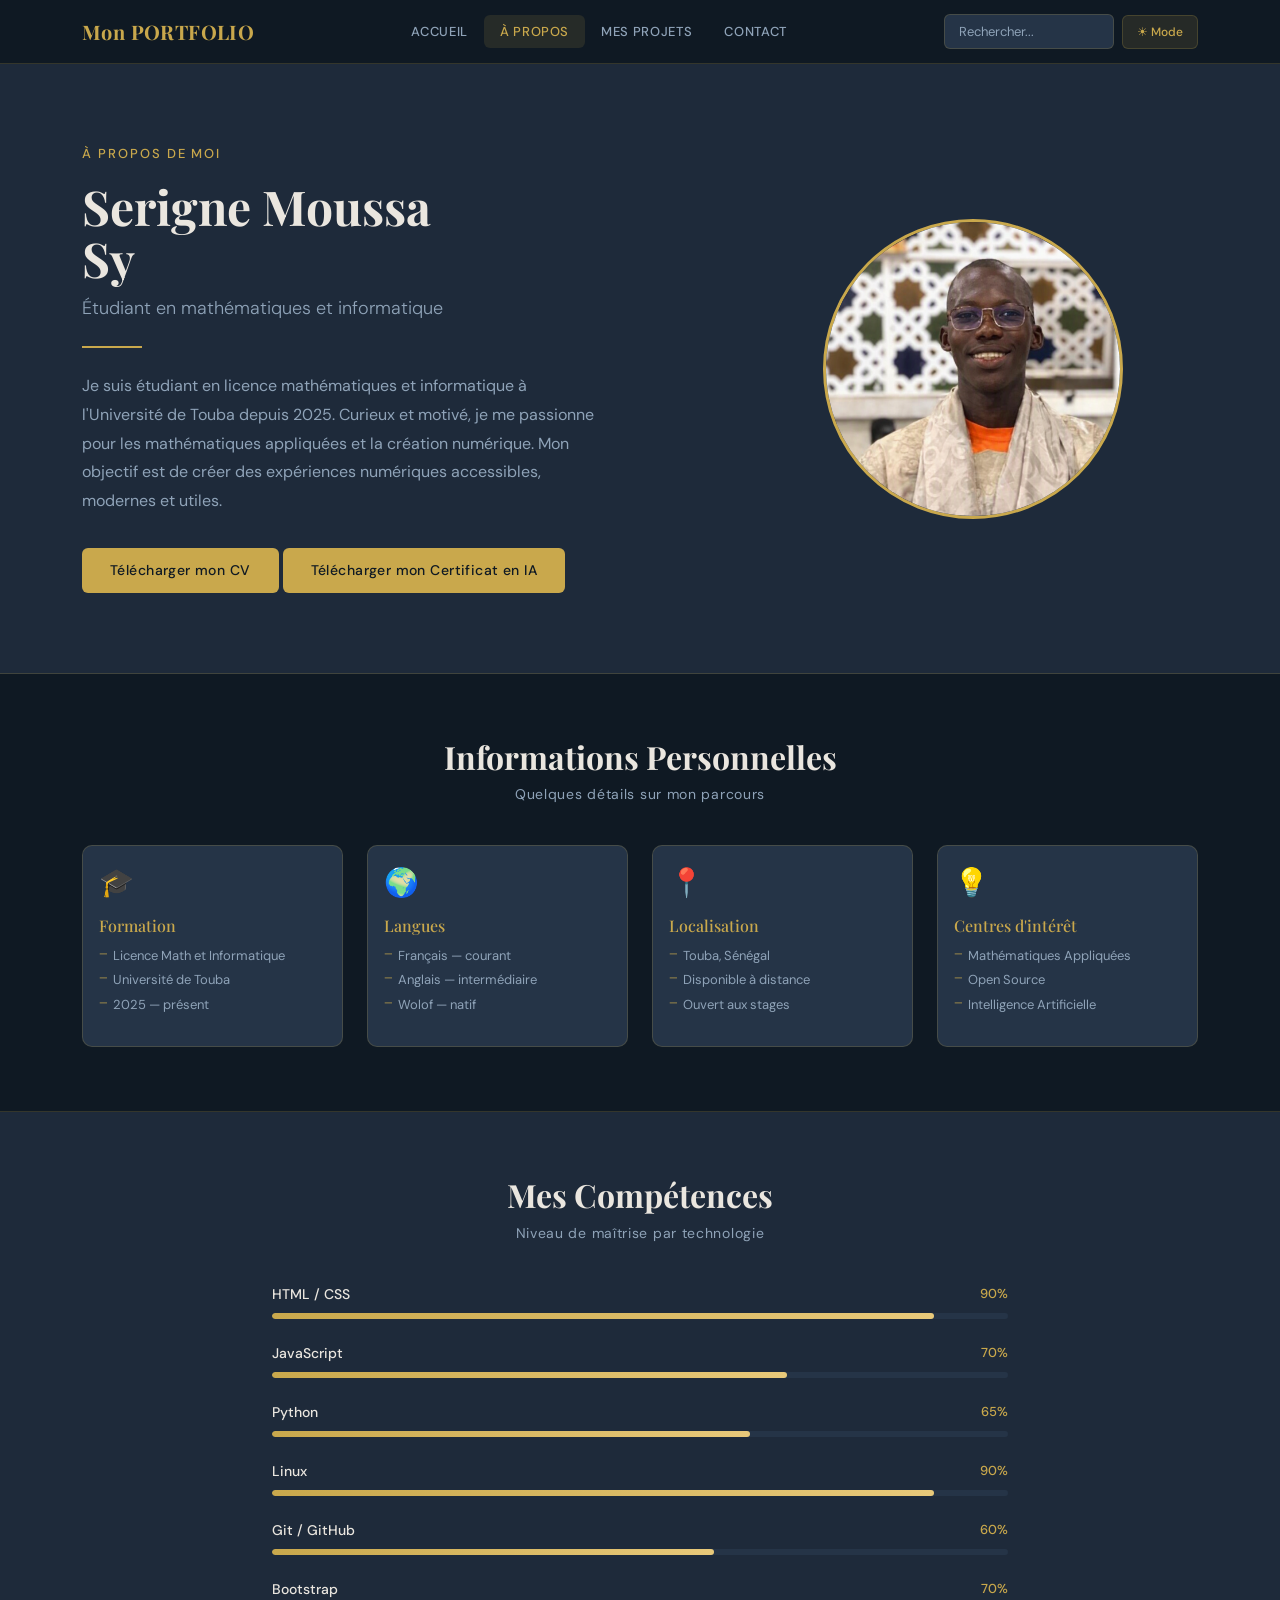
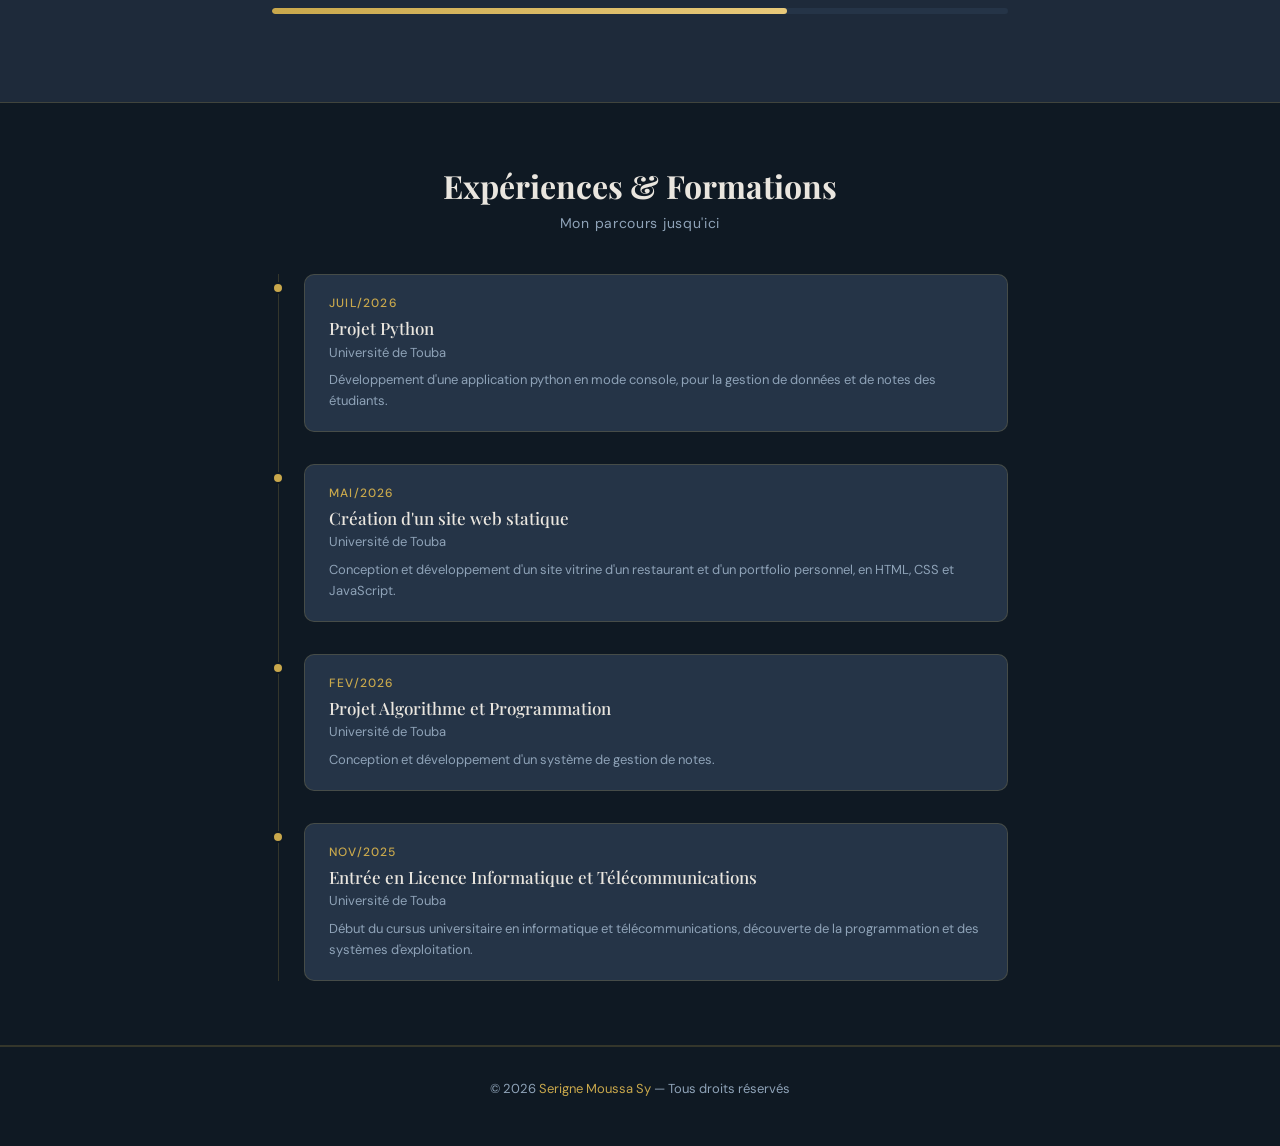
==== commit 22fc016d: "Update a propos.html" ====
--- a/a propos.html
+++ b/a propos.html
@@ -71,7 +71,7 @@
 
           <div class="col-lg-5 text-center mt-4 mt-lg-0">
      
-            <img src="hero.png" alt="Photo de Moussa Sy" class="photo-cercle"/>
+            <img src="images/hero.png" alt="Photo de Moussa Sy" class="photo-cercle"/>
           </div>
 
         </div>
@@ -290,4 +290,4 @@
   <script src="script.js"></script>
 
 </body>
-</html>+</html>
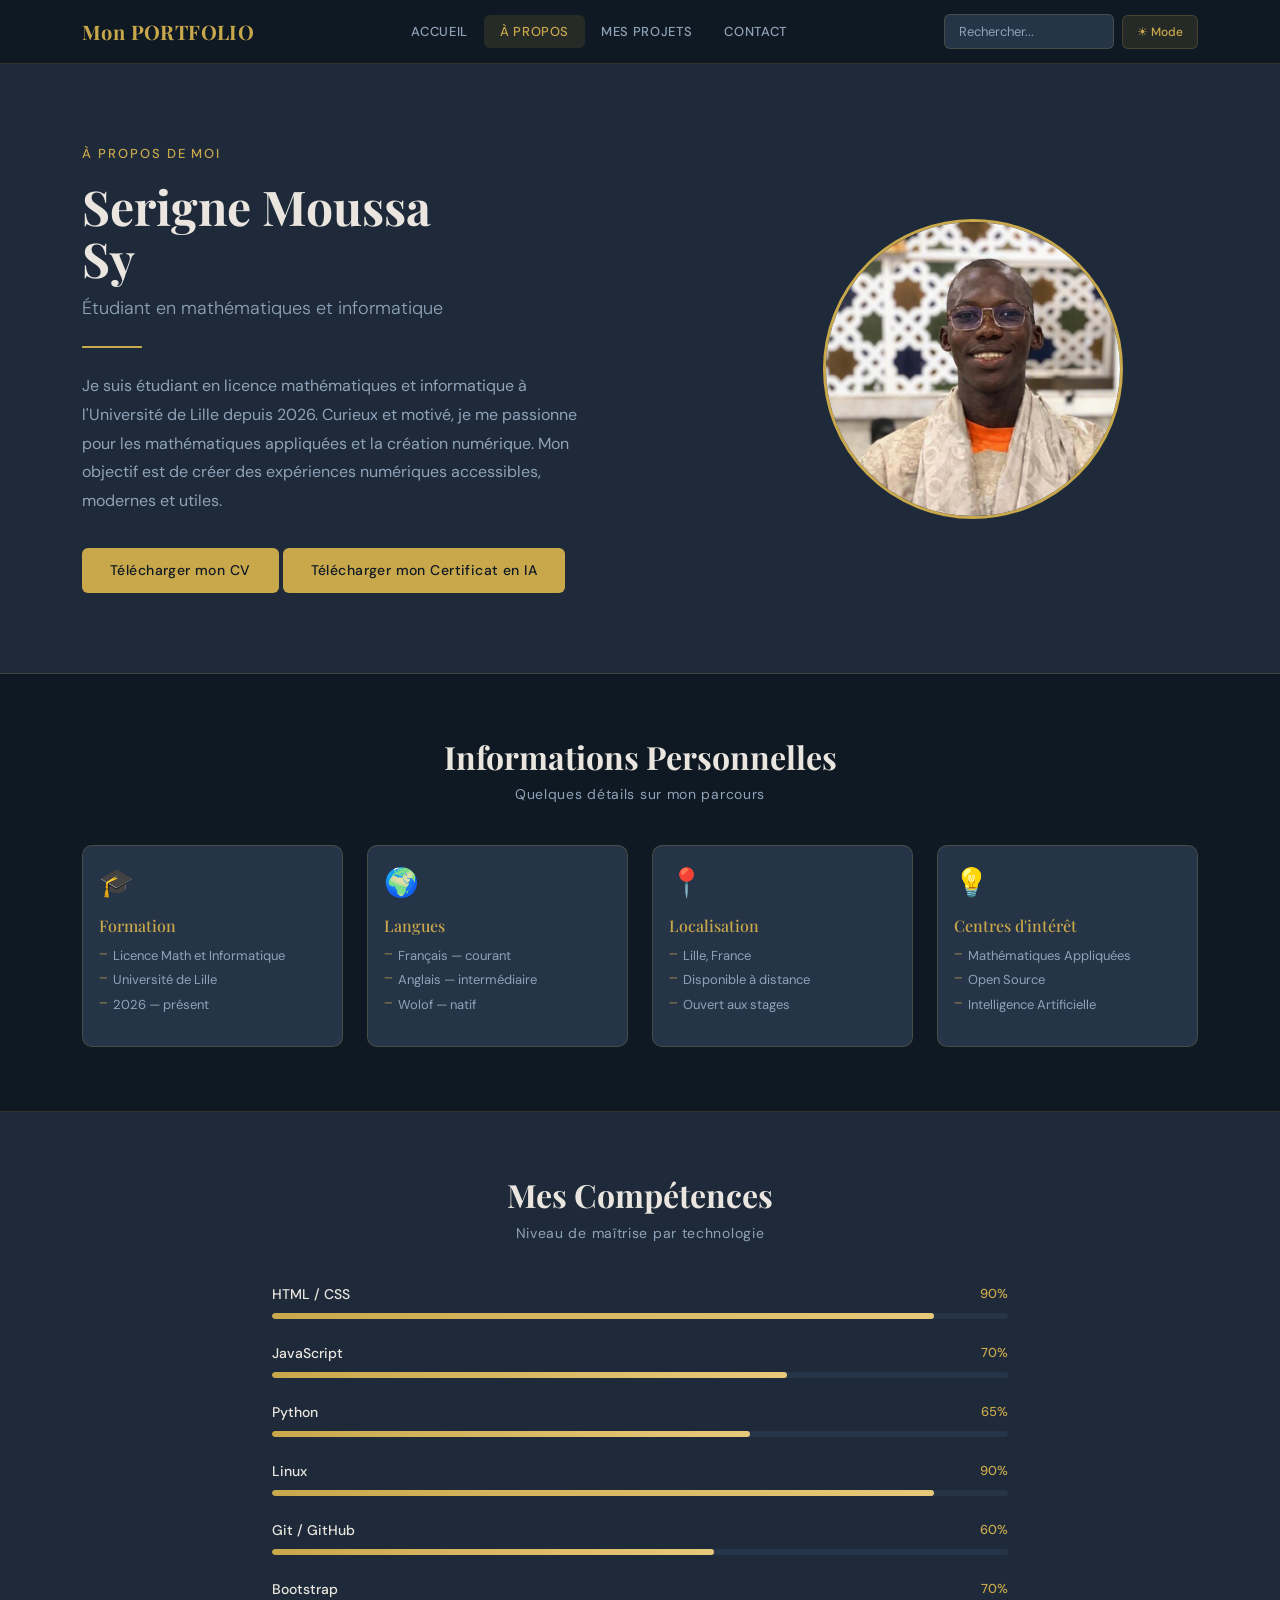
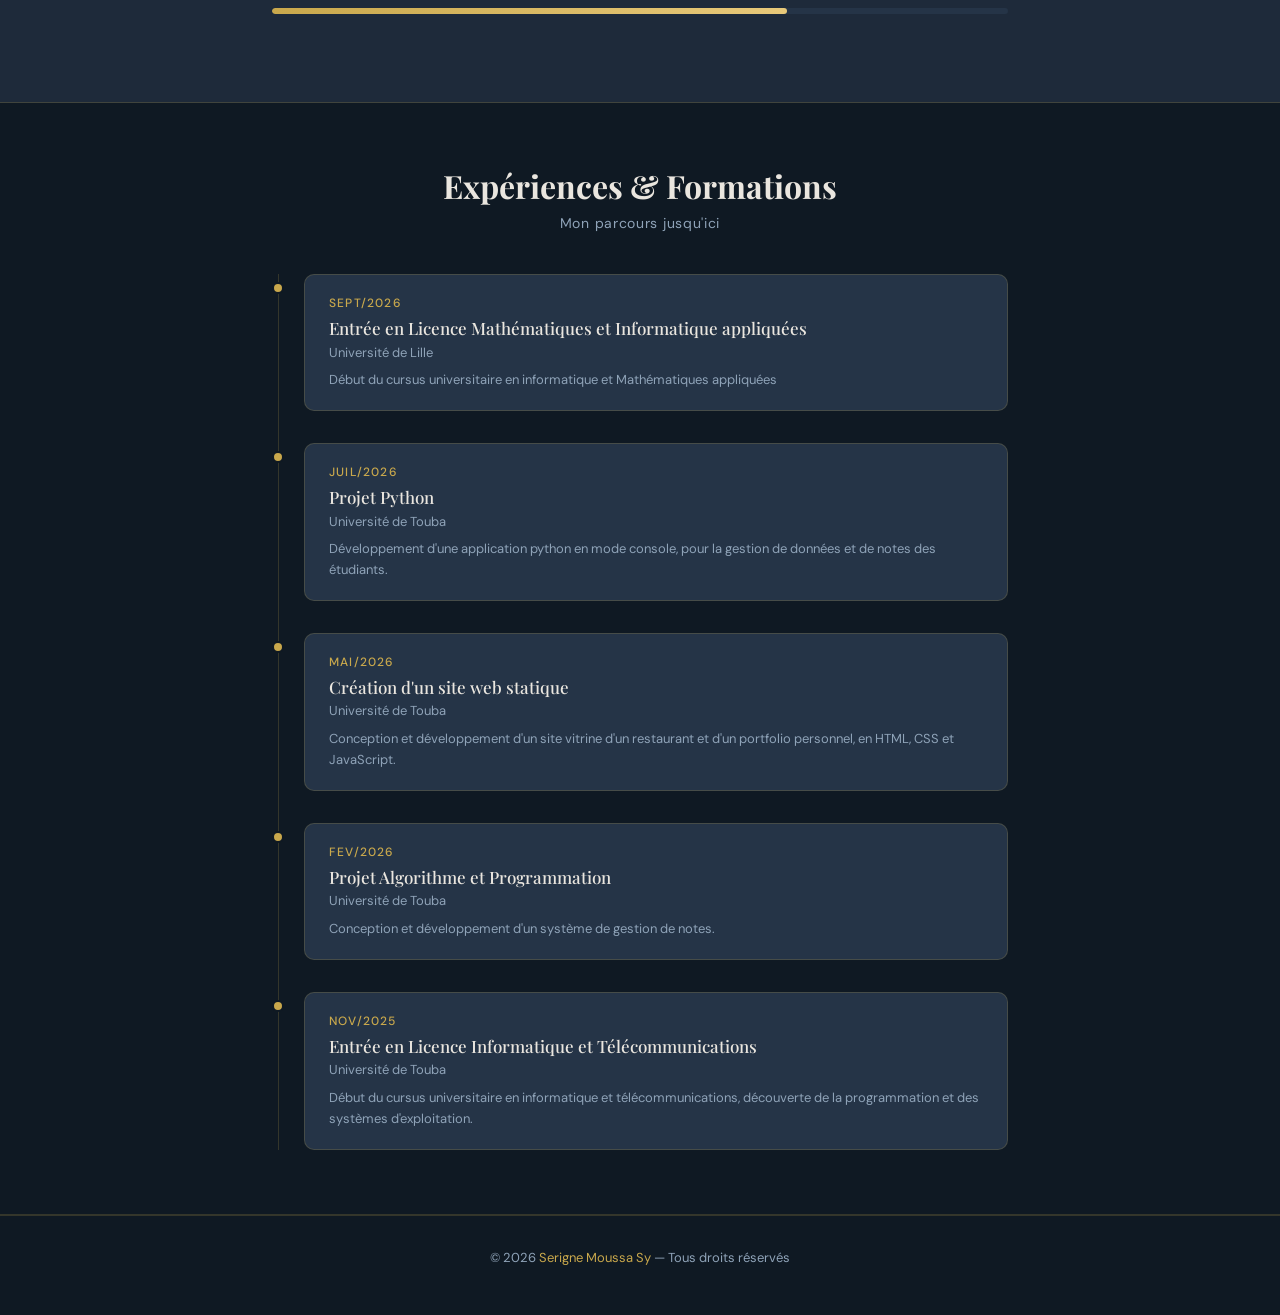
==== commit c79b5116: "Update a propos.html" ====
--- a/a propos.html
+++ b/a propos.html
@@ -60,7 +60,7 @@
             <p class="ap-titre">Étudiant en mathématiques et informatique</p>
             <div class="ap-ligne"></div>
             <p class="ap-description">
-              Je suis étudiant en licence mathématiques et informatique à l'Université de Touba depuis 2025.
+              Je suis étudiant en licence mathématiques et informatique à l'Université de Lille depuis 2026.
               Curieux et motivé, je me passionne pour les mathématiques appliquées et la création numérique.
               Mon objectif est de créer des expériences numériques accessibles, modernes et utiles.
             </p>
@@ -92,8 +92,8 @@
                 <h3>Formation</h3>
                 <ul>
                   <li>Licence Math et Informatique</li>
-                  <li>Université de Touba</li>
-                  <li>2025 — présent</li>
+                  <li>Université de Lille</li>
+                  <li>2026 — présent</li>
                 </ul>
               </div>
             </div>
@@ -119,7 +119,7 @@
                 <div class="info-icone">📍</div>
                 <h3>Localisation</h3>
                 <ul>
-                  <li>Touba, Sénégal</li>
+                  <li>Lille, France</li>
                   <li>Disponible à distance</li>
                   <li>Ouvert aux stages</li>
                 </ul>
@@ -227,6 +227,16 @@
           <div class="col-lg-8">
 
             <div class="timeline">
+              
+              <div class="timeline-item fade-in">
+                <div class="timeline-point"></div>
+                <div class="timeline-contenu">
+                  <span class="timeline-date">Sept/2026</span>
+                  <h3>Entrée en Licence Mathématiques et Informatique appliquées</h3>
+                  <p>Université de Lille</p>
+                  <p class="timeline-desc">Début du cursus universitaire en informatique et Mathématiques appliquées</p>
+                </div>
+              </div>
 
               <div class="timeline-item fade-in">
                 <div class="timeline-point"></div>
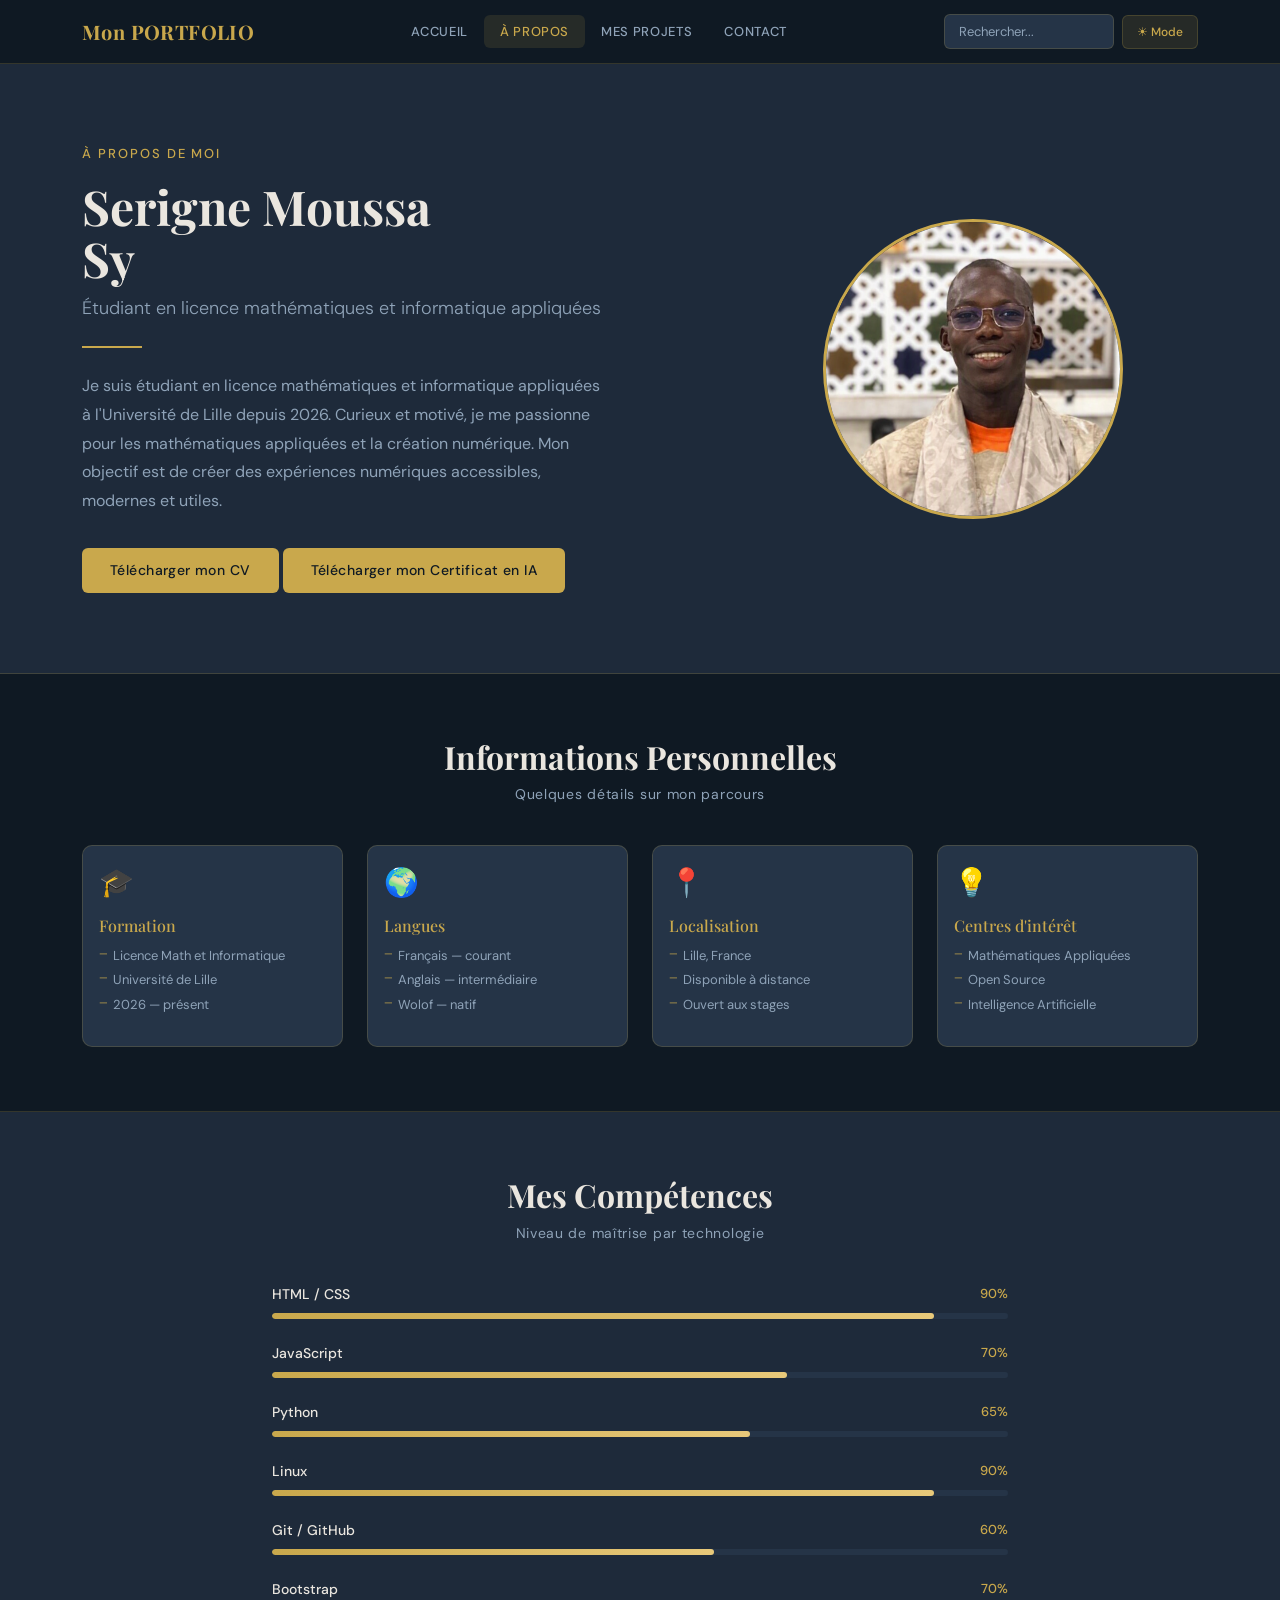
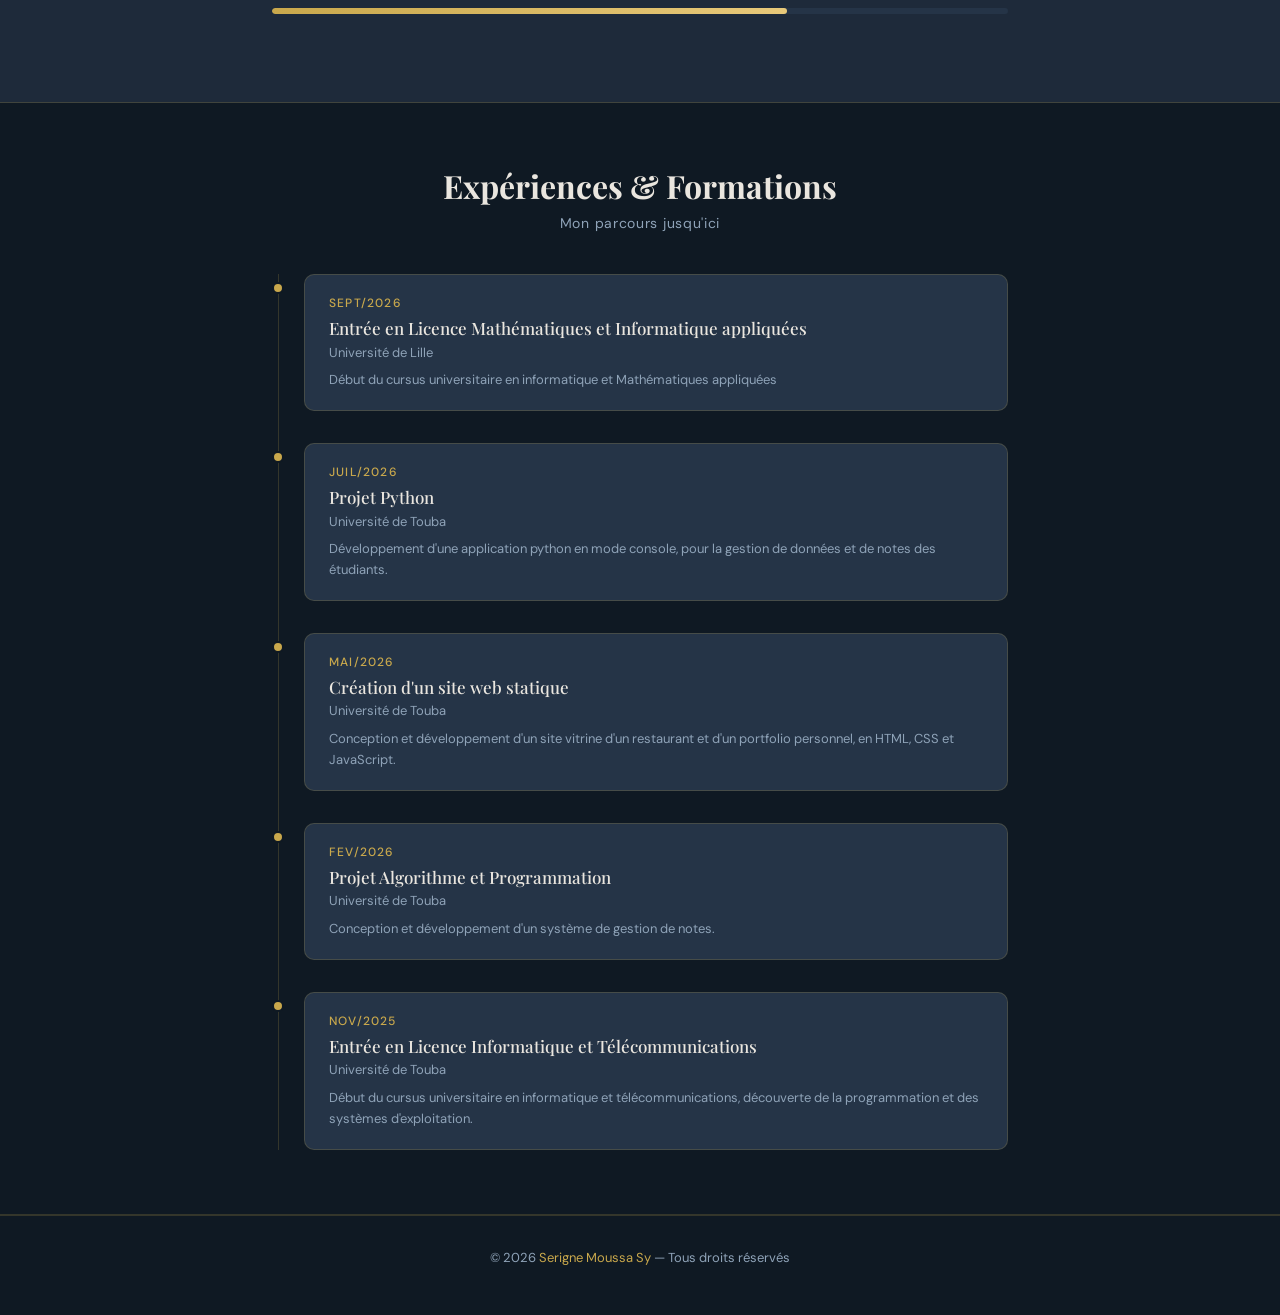
==== commit cc3efe9f: "Refactor a propos.html structure and content" ====
--- a/a propos.html
+++ b/a propos.html
@@ -57,10 +57,10 @@
           <div class="col-lg-7">
             <p class="ap-label">À Propos de moi</p>
             <h1 class="ap-nom">Serigne Moussa<br>Sy</h1>
-            <p class="ap-titre">Étudiant en mathématiques et informatique</p>
+            <p class="ap-titre">Étudiant en licence mathématiques et informatique appliquées</p>
             <div class="ap-ligne"></div>
             <p class="ap-description">
-              Je suis étudiant en licence mathématiques et informatique à l'Université de Lille depuis 2026.
+              Je suis étudiant en licence mathématiques et informatique appliquées à l'Université de Lille depuis 2026.
               Curieux et motivé, je me passionne pour les mathématiques appliquées et la création numérique.
               Mon objectif est de créer des expériences numériques accessibles, modernes et utiles.
             </p>
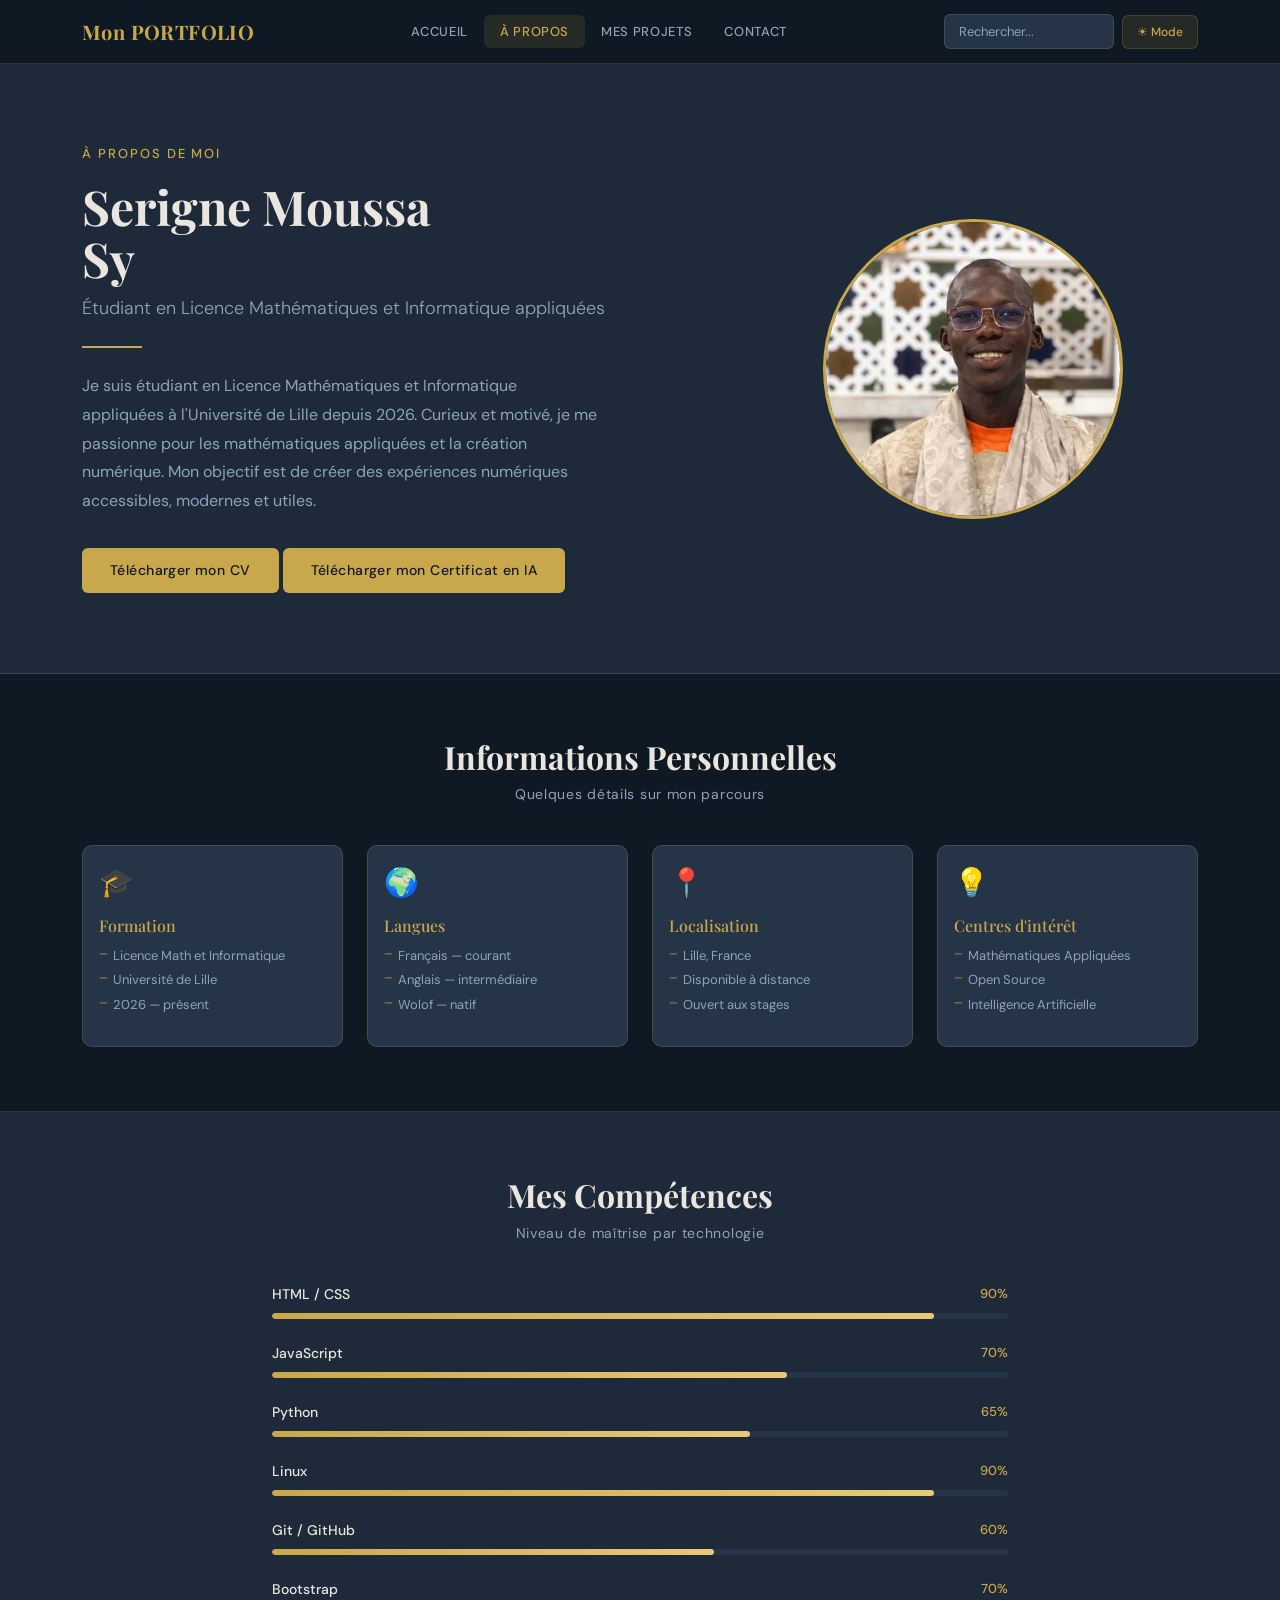
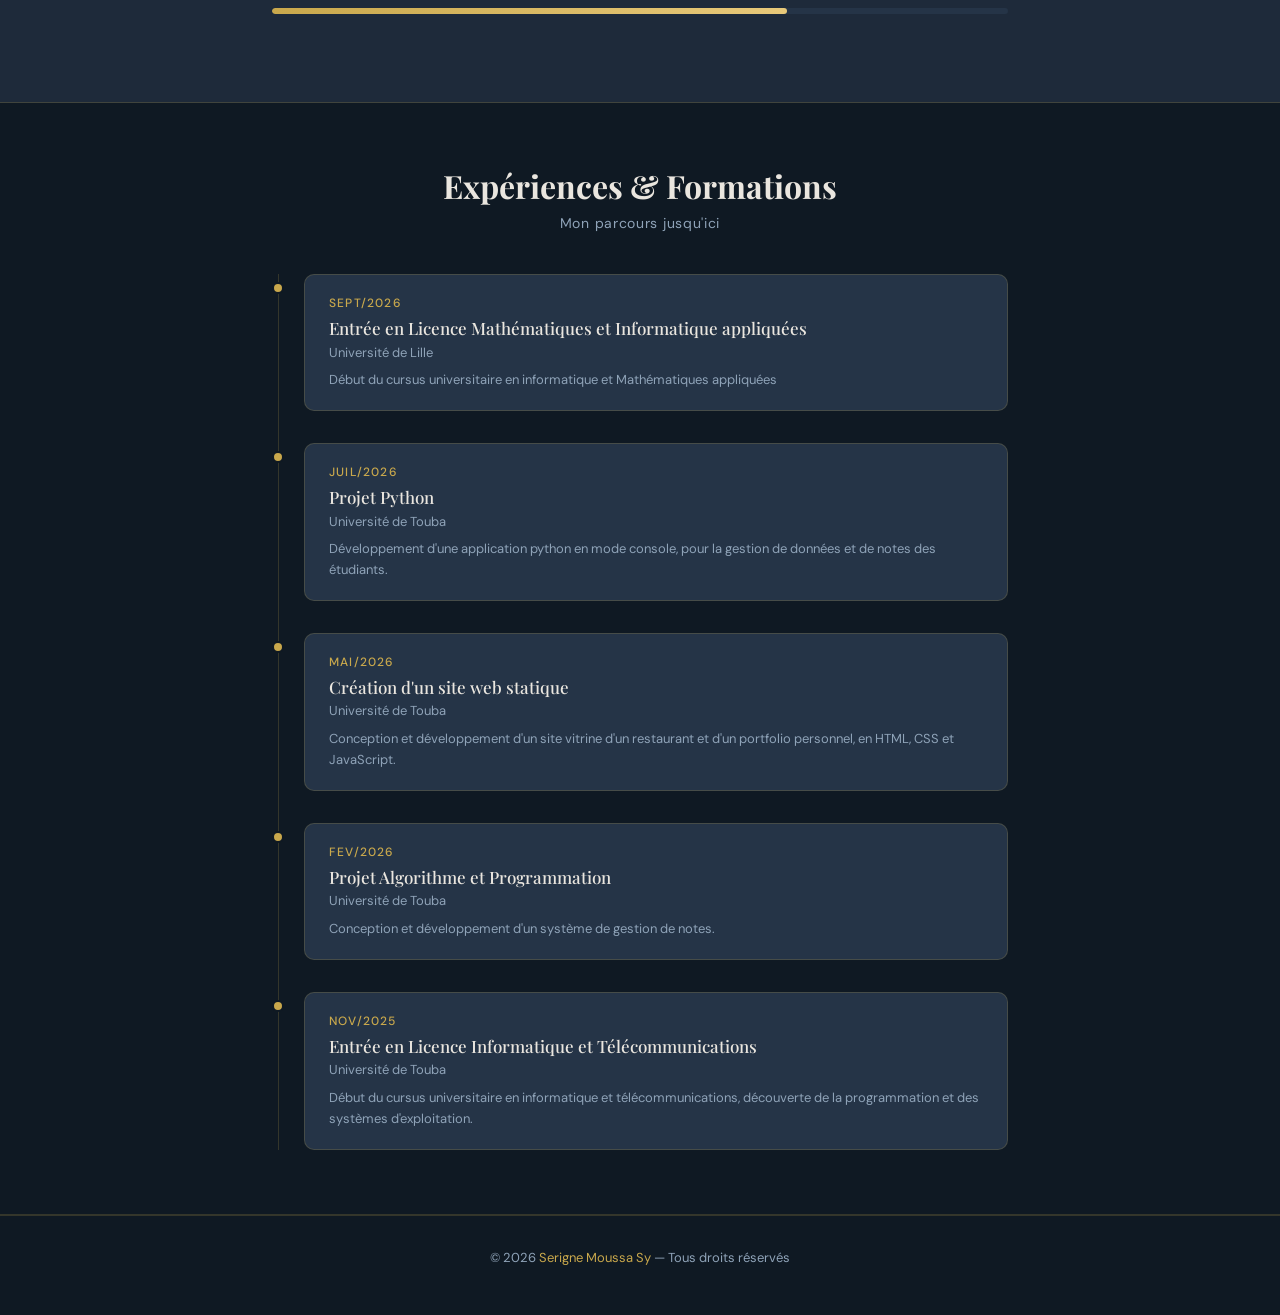
==== commit 3e437698: "Fix HTML formatting and structure in a propos.html" ====
--- a/a propos.html
+++ b/a propos.html
@@ -57,10 +57,10 @@
           <div class="col-lg-7">
             <p class="ap-label">À Propos de moi</p>
             <h1 class="ap-nom">Serigne Moussa<br>Sy</h1>
-            <p class="ap-titre">Étudiant en licence mathématiques et informatique appliquées</p>
+            <p class="ap-titre">Étudiant en Licence Mathématiques et Informatique appliquées</p>
             <div class="ap-ligne"></div>
             <p class="ap-description">
-              Je suis étudiant en licence mathématiques et informatique appliquées à l'Université de Lille depuis 2026.
+              Je suis étudiant en Licence Mathématiques et Informatique appliquées à l'Université de Lille depuis 2026.
               Curieux et motivé, je me passionne pour les mathématiques appliquées et la création numérique.
               Mon objectif est de créer des expériences numériques accessibles, modernes et utiles.
             </p>
